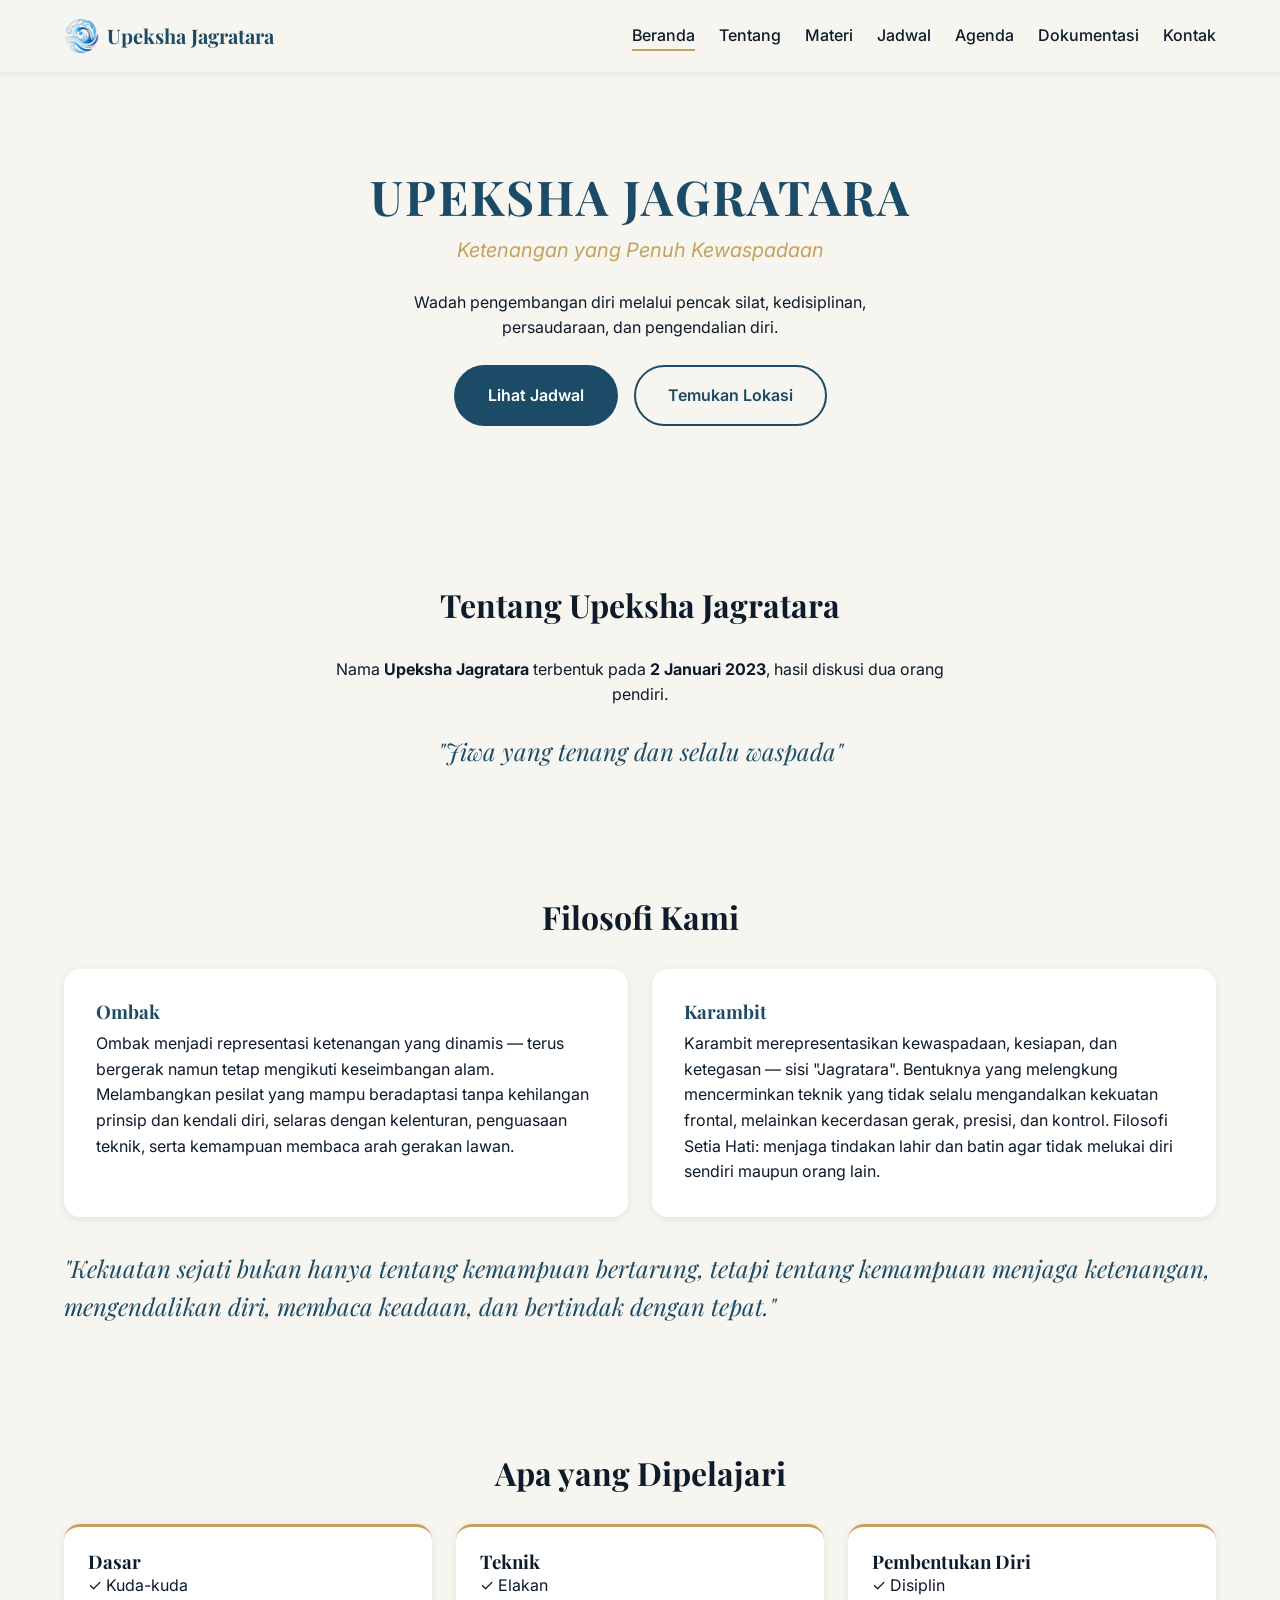
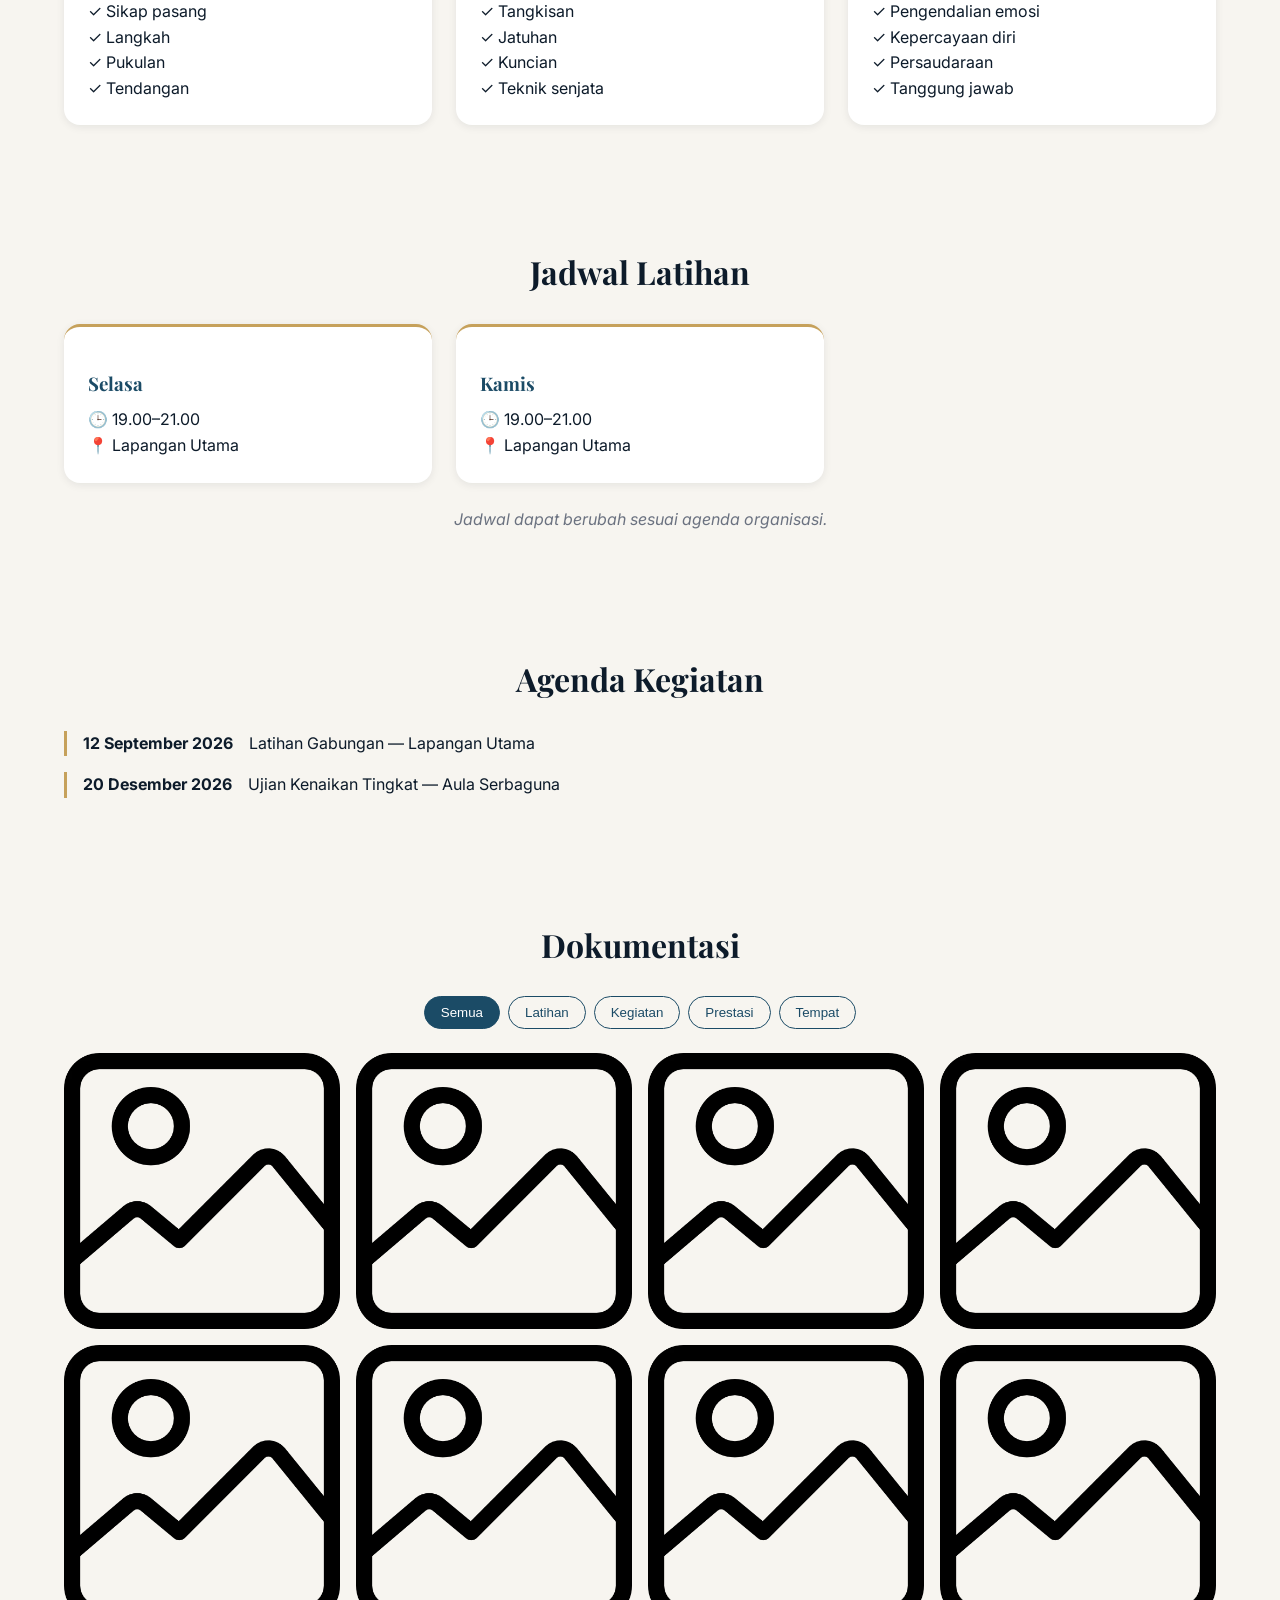
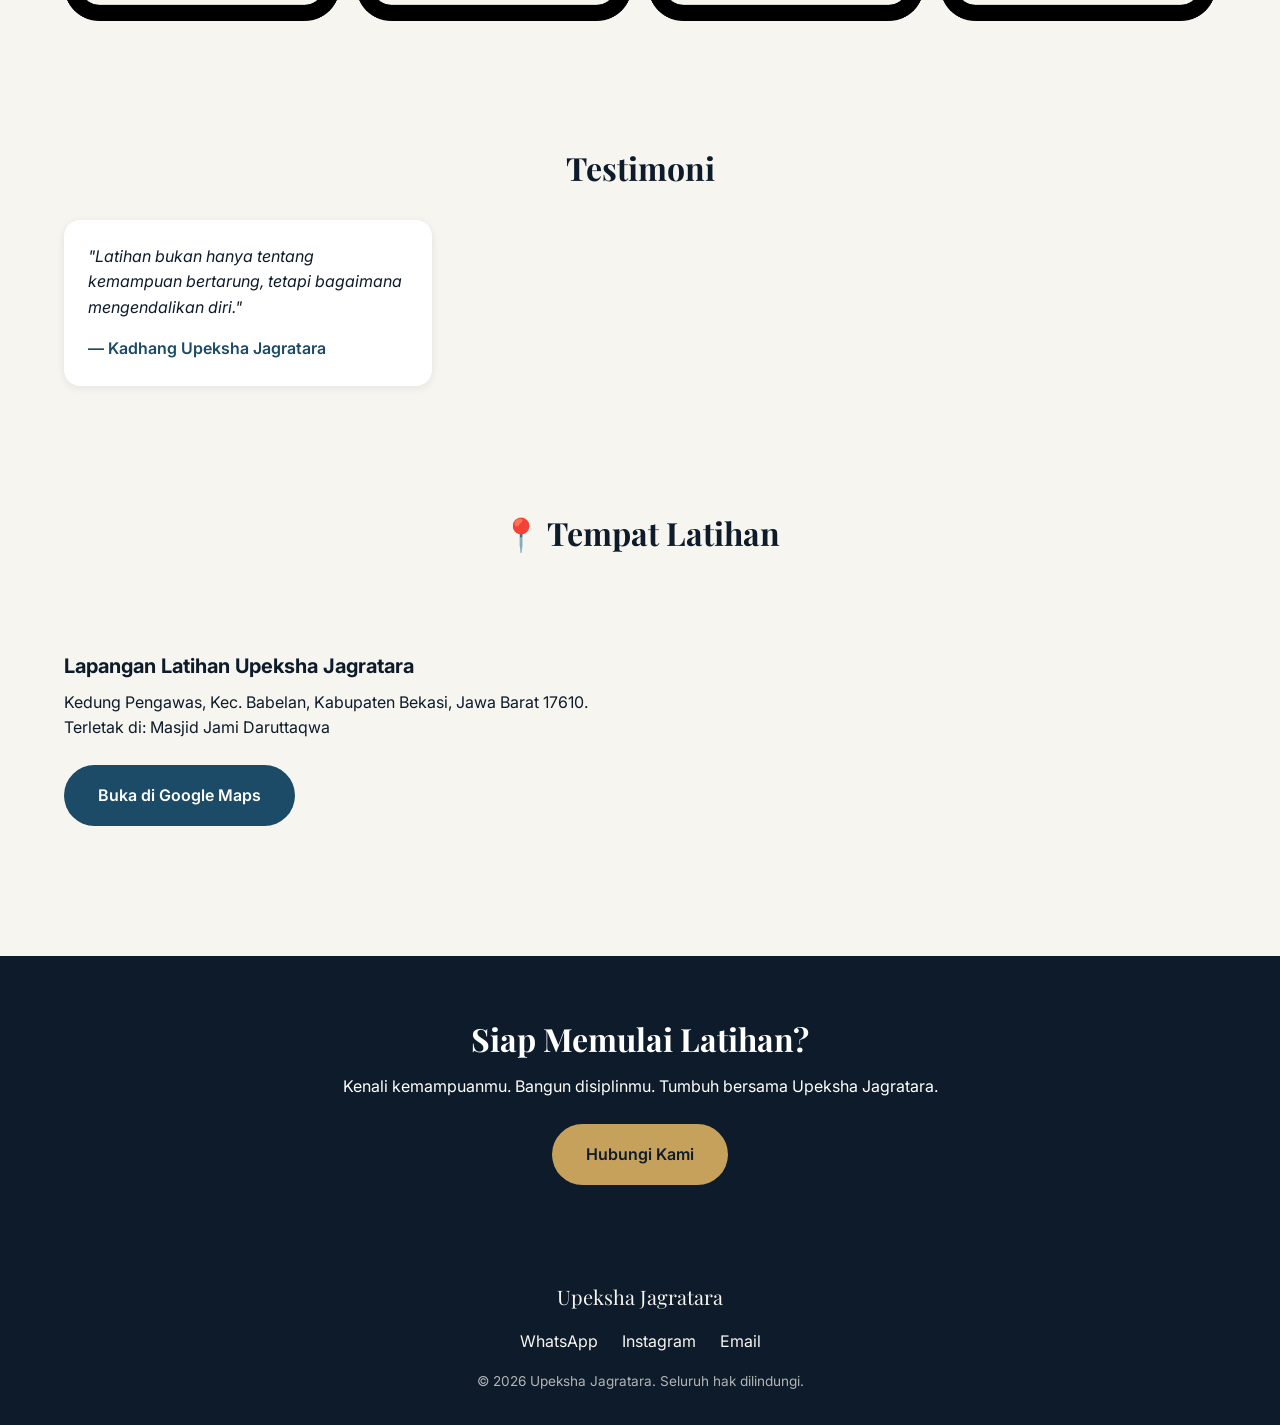
==== public/index.html @ 4094b106 "V1 ready to deploy" ====
<!DOCTYPE html>
<html lang="id">

<head>
  <meta charset="UTF-8">
  <meta name="viewport" content="width=device-width, initial-scale=1.0">
  <title>Upeksha Jagratara — Akademi Pencak Silat</title>
  <meta name="description"
    content="Ketenangan yang Penuh Kewaspadaan. Website resmi Akademi Pencak Silat Upeksha Jagratara.">

  <!-- Favicon — logo asli dari brand kit (icon karambit + ombak) -->
  <link rel="icon" type="image/png" href="assets/logo/favicon.png">
  <link rel="apple-touch-icon" href="assets/logo/favicon.png">

  <!-- Open Graph (preview saat di-share ke WA/Instagram/dll) -->
  <meta property="og:title" content="Upeksha Jagratara — Akademi Pencak Silat">
  <meta property="og:description"
    content="Ketenangan yang Penuh Kewaspadaan. Wadah pengembangan diri melalui pencak silat, kedisiplinan, persaudaraan, dan pengendalian diri.">
  <meta property="og:type" content="website">
  <meta property="og:image" content="assets/logo/og-image.png">

  <!-- Google Fonts — Playfair Display (heading) + Inter (body) -->
  <link rel="preconnect" href="https://fonts.googleapis.com">
  <link rel="preconnect" href="https://fonts.gstatic.com" crossorigin>
  <link
    href="https://fonts.googleapis.com/css2?family=Inter:wght@400;500;600;700&family=Playfair+Display:wght@600;700&display=swap"
    rel="stylesheet">

  <link rel="stylesheet" href="css/style.css">
</head>

<body>

  <!-- ===== NAVBAR ===== -->
  <header class="navbar" id="navbar">
    <nav class="navbar__inner">
      <a href="#hero" class="navbar__logo">
        <img src="assets/logo/logo-navbar.png" alt="Logo Upeksha Jagratara">
        Upeksha Jagratara
      </a>
      <button class="navbar__toggle" id="navToggle" aria-label="Buka menu" aria-expanded="false">
        <span></span><span></span><span></span>
      </button>
      <ul class="navbar__menu" id="navMenu">
        <li><a href="#hero" class="navbar__link">Beranda</a></li>
        <li><a href="#tentang" class="navbar__link">Tentang</a></li>
        <li><a href="#materi" class="navbar__link">Materi</a></li>
        <li><a href="#jadwal" class="navbar__link">Jadwal</a></li>
        <li><a href="#agenda" class="navbar__link">Agenda</a></li>
        <li><a href="#dokumentasi" class="navbar__link">Dokumentasi</a></li>
        <li><a href="#kontak" class="navbar__link">Kontak</a></li>
      </ul>
    </nav>
  </header>

  <main>

    <!-- ===== F-01 HERO ===== -->
    <section id="hero" class="hero">
      <h1 class="hero__title">UPEKSHA JAGRATARA</h1>
      <p class="hero__subtitle">Ketenangan yang Penuh Kewaspadaan</p>
      <p class="hero__desc">Wadah pengembangan diri melalui pencak silat, kedisiplinan, persaudaraan, dan pengendalian
        diri.</p>
      <div class="hero__cta">
        <a href="#jadwal" class="btn btn--primary">Lihat Jadwal</a>
        <a href="#lokasi" class="btn btn--outline">Temukan Lokasi</a>
      </div>
    </section>

    <!-- ===== F-02 TENTANG ===== -->
    <section id="tentang" class="tentang">
      <h2 class="section-title">Tentang Upeksha Jagratara</h2>
      <p class="tentang__text">
        Nama <strong>Upeksha Jagratara</strong> terbentuk pada <strong>2 Januari 2023</strong>,
        hasil diskusi dua orang pendiri.
      </p>
      <blockquote class="tentang__quote">"Jiwa yang tenang dan selalu waspada"</blockquote>
    </section>

    <!-- ===== F-03 FILOSOFI ===== -->
    <!-- ⚠️ Teks direvisi mengikuti naskah resmi brand kit logo (bukan lagi ringkasan 1 kalimat) -->
    <section id="filosofi" class="filosofi">
      <h2 class="section-title">Filosofi Kami</h2>
      <div class="filosofi__grid">
        <div class="filosofi__card">
          <h3>Ombak</h3>
          <p>
            Ombak menjadi representasi ketenangan yang dinamis — terus bergerak namun tetap
            mengikuti keseimbangan alam. Melambangkan pesilat yang mampu beradaptasi tanpa
            kehilangan prinsip dan kendali diri, selaras dengan kelenturan, penguasaan teknik,
            serta kemampuan membaca arah gerakan lawan.
          </p>
        </div>
        <div class="filosofi__card">
          <h3>Karambit</h3>
          <p>
            Karambit merepresentasikan kewaspadaan, kesiapan, dan ketegasan — sisi "Jagratara".
            Bentuknya yang melengkung mencerminkan teknik yang tidak selalu mengandalkan kekuatan
            frontal, melainkan kecerdasan gerak, presisi, dan kontrol. Filosofi Setia Hati:
            menjaga tindakan lahir dan batin agar tidak melukai diri sendiri maupun orang lain.
          </p>
        </div>
      </div>
      <blockquote class="tentang__quote" style="margin-top: var(--space-4);">
        "Kekuatan sejati bukan hanya tentang kemampuan bertarung, tetapi tentang kemampuan
        menjaga ketenangan, mengendalikan diri, membaca keadaan, dan bertindak dengan tepat."
      </blockquote>
    </section>

    <!-- ===== F-04 APA YANG DIPELAJARI (data: materi.json) ===== -->
    <section id="materi" class="materi">
      <h2 class="section-title">Apa yang Dipelajari</h2>
      <div class="materi__grid" id="materiContainer">
        <!-- JS: render 3 kartu (dasar / teknik / pembentukan_diri) dari materi.json -->
      </div>
    </section>

    <!-- ===== F-05 JADWAL LATIHAN (data: jadwal.json) ===== -->
    <section id="jadwal" class="jadwal">
      <h2 class="section-title">Jadwal Latihan</h2>
      <div class="jadwal__grid" id="jadwalContainer">
        <!-- JS: render card per hari dari jadwal.json -->
      </div>
      <p class="jadwal__note">Jadwal dapat berubah sesuai agenda organisasi.</p>
    </section>

    <!-- ===== F-06 AGENDA KEGIATAN (data: agenda.json) ===== -->
    <section id="agenda" class="agenda">
      <h2 class="section-title">Agenda Kegiatan</h2>
      <ul class="agenda__list" id="agendaContainer">
        <!-- JS: render list agenda dari agenda.json, sort by tanggal -->
      </ul>
    </section>

    <!-- ===== F-07 DOKUMENTASI (data: galeri.json) ===== -->
    <section id="dokumentasi" class="dokumentasi">
      <h2 class="section-title">Dokumentasi</h2>
      <div class="dokumentasi__filter" id="galeriFilter">
        <button class="filter-btn is-active" data-filter="semua">Semua</button>
        <button class="filter-btn" data-filter="latihan">Latihan</button>
        <button class="filter-btn" data-filter="kegiatan">Kegiatan</button>
        <button class="filter-btn" data-filter="prestasi">Prestasi</button>
        <button class="filter-btn" data-filter="tempat">Tempat</button>
      </div>
      <div class="dokumentasi__grid" id="galeriContainer">
        <!-- JS: render grid foto dari galeri.json -->
      </div>
    </section>

    <!-- Modal galeri (dipanggil JS saat foto diklik) -->
    <div class="modal" id="galeriModal" hidden>
      <button class="modal__close" id="modalClose" aria-label="Tutup">&times;</button>
      <img class="modal__image" id="modalImage" src="" alt="">
      <p class="modal__caption" id="modalCaption"></p>
    </div>

    <!-- ===== F-08 TESTIMONI (data: testimoni.json) ===== -->
    <section id="testimoni" class="testimoni">
      <h2 class="section-title">Testimoni</h2>
      <div class="testimoni__grid" id="testimoniContainer">
        <!-- JS: render 3-5 kutipan dari testimoni.json -->
      </div>
    </section>

    <!-- ===== F-09 LOKASI ===== -->
    <section id="lokasi" class="lokasi">
      <h2 class="section-title">📍 Tempat Latihan</h2>
      <div class="lokasi__content">
        <div class="lokasi__info">
          <p class="lokasi__nama">Lapangan Latihan Upeksha Jagratara</p>
          <p class="lokasi__alamat">
            Kedung Pengawas, Kec. Babelan, Kabupaten Bekasi, Jawa Barat 17610.
            <br>Terletak di: Masjid Jami Daruttaqwa
          </p>
          <a href="https://maps.app.goo.gl/x1nrUTGaGJGAN8Wh6?g_st=aw" target="_blank" rel="noopener"
            class="btn btn--primary">
            Buka di Google Maps
          </a>
        </div>
        <div class="lokasi__map">
          <iframe
            src="https://www.google.com/maps/embed?pb=!1m18!1m12!1m3!1d3966.8809786794886!2d107.0445113!3d-6.146684100000001!2m3!1f0!2f0!3f0!3m2!1i1024!2i768!4f13.1!3m3!1m2!1s0x2e6989001abd4237%3A0x80d0726bbdfa8f3a!2sPSHT%20RAYON%20PONDOK%20AFI!5e0!3m2!1sid!2sid!4v1788501541272!5m2!1sid!2sid"
            width="100%" height="300" style="border:0;" loading="lazy" referrerpolicy="strict-origin-when-cross-origin">
          </iframe>
        </div>
      </div>
    </section>

    <!-- ===== F-10 CTA BERGABUNG ===== -->
    <section id="cta" class="cta">
      <h2 class="cta__title">Siap Memulai Latihan?</h2>
      <p class="cta__desc">Kenali kemampuanmu. Bangun disiplinmu. Tumbuh bersama Upeksha Jagratara.</p>
      <a href="https://wa.me/6285959903910" target="_blank" rel="noopener" class="btn btn--cta">
        Hubungi Kami
      </a>
    </section>

  </main>

  <!-- ===== F-11 FOOTER & KONTAK ===== -->
  <footer id="kontak" class="footer">
    <p class="footer__brand">Upeksha Jagratara</p>
    <div class="footer__contact">
      <a href="https://wa.me/6285959903910" target="_blank" rel="noopener">WhatsApp</a>
      <a href="https://www.instagram.com/upekshajagratara/" target="_blank" rel="noopener">Instagram</a>
      <a href="mailto:upekshajagratara@gmail.com" target="_blank" rel="noopener">Email</a>
    </div>
    <p class="footer__copyright">© <span id="currentYear"></span> Upeksha Jagratara. Seluruh hak dilindungi.</p>
  </footer>

  <!-- ===== TEMPLATE untuk <jadwal-card> Web Component ===== -->
  <!-- ⚠️ Fallback warna diupdate: --color-gold sudah tidak ada, diganti --color-accent -->
  <template id="jadwal-card-template">
    <style>
      .card {
        background: var(--color-white, #fff);
        border-radius: var(--radius-md, 16px);
        box-shadow: var(--shadow-sm, 0 2px 8px rgba(13, 27, 42, .08));
        border-top: 3px solid var(--color-accent, #C6A15B);
        padding: var(--space-3, 1.5rem);
        font-family: var(--font-body, sans-serif);
      }

      h3 {
        font-family: var(--font-heading, serif);
        margin-bottom: .5rem;
        color: var(--color-primary, #1B4B66);
      }

      p {
        margin: 0;
      }
    </style>
    <div class="card">
      <h3></h3>
      <p class="waktu"></p>
      <p class="lokasi"></p>
    </div>
  </template>

  <script type="module" src="js/components/jadwal-card.js"></script>
  <script type="module" src="js/main.js"></script>
  <script type="module" src="js/agenda.js"></script>
  <script type="module" src="js/gallery.js"></script>
</body>

</html>
---- public/css/style.css ----
/* =========================================================
   UPEKSHA JAGRATARA — style.css
   Struktur file: 1) Design tokens  2) Reset/base  3) Layout util
   4) Komponen (navbar, btn, card)  5) Per-section  6) Responsive

   Palet warna: dikembalikan ke pilihan user (Deep Ocean Blue /
   Dark Navy / Off-White / Muted Gold). Struktur & komponen tetap
   pakai arsitektur terbaru (navbar logo img, tombol Selengkapnya,
   dll) — cuma value warna yang diganti, gak ada rule yang dicabut.
   ========================================================= */

/* ---------- 1. DESIGN TOKENS ---------- */
:root {
  /* Warna — palet pilihan user */
  --color-primary: #1B4B66;   /* Deep Ocean Blue */
  --color-navy: #0D1B2A;      /* Dark Navy (teks/header, background gelap) */
  --color-bg: #F7F5F0;        /* Off-White (background utama) */
  --color-accent: #C6A15B;    /* Muted Gold (aksen: border, badge, garis) */
  --color-white: #FFFFFF;     /* Putih murni — background card */

  /* Tipografi — DESIGN.md §2.2 */
  --font-heading: 'Playfair Display', Georgia, serif;
  --font-body: 'Inter', -apple-system, sans-serif;

  /* Spacing scale */
  --space-1: 0.5rem;
  --space-2: 1rem;
  --space-3: 1.5rem;
  --space-4: 2rem;
  --space-5: 3rem;
  --space-6: 4rem;
  --space-7: 6rem;

  /* Radius & shadow */
  --radius-sm: 8px;
  --radius-md: 16px;
  --radius-full: 999px;
  --shadow-sm: 0 2px 8px rgba(13, 27, 42, 0.08);
  --shadow-md: 0 8px 24px rgba(13, 27, 42, 0.12);

  /* Layout */
  --max-width: 1200px;
  --navbar-height: 72px;
}

/* ---------- 2. RESET / BASE ---------- */
*, *::before, *::after { box-sizing: border-box; margin: 0; padding: 0; }

html { scroll-behavior: smooth; scroll-padding-top: var(--navbar-height); }

body {
  font-family: var(--font-body);
  color: var(--color-navy);
  background: var(--color-bg);
  line-height: 1.6;
}

img { max-width: 100%; display: block; }

a { color: inherit; text-decoration: none; }

ul { list-style: none; }

h1, h2, h3 { font-family: var(--font-heading); line-height: 1.2; }

/* ---------- 3. LAYOUT UTIL ---------- */
section {
  max-width: var(--max-width);
  margin-inline: auto;
  padding: var(--space-6) var(--space-3);
}

.section-title {
  font-size: 2rem;
  text-align: center;
  margin-bottom: var(--space-4);
  color: var(--color-navy);
}

/* ---------- 4. KOMPONEN ---------- */

/* Tombol */
.btn {
  display: inline-block;
  padding: var(--space-2) var(--space-4);
  border-radius: var(--radius-full);
  font-weight: 600;
  border: 2px solid transparent;
  transition: transform 0.15s ease, box-shadow 0.15s ease;
}
.btn:hover { transform: translateY(-2px); box-shadow: var(--shadow-sm); }

.btn--primary { background: var(--color-primary); color: var(--color-white); }
.btn--outline { background: transparent; border-color: var(--color-white); color: var(--color-white); }
.btn--cta { background: var(--color-accent); color: var(--color-navy); }

/* Navbar */
.navbar {
  position: sticky;
  top: 0;
  z-index: 100;
  background: var(--color-bg);
  box-shadow: var(--shadow-sm);
  height: var(--navbar-height);
}
.navbar__inner {
  max-width: var(--max-width);
  height: 100%;
  margin-inline: auto;
  padding-inline: var(--space-3);
  display: flex;
  align-items: center;
  justify-content: space-between;
}
.navbar__logo {
  display: flex;
  align-items: center;
  gap: var(--space-1);
  font-family: var(--font-heading);
  font-size: 1.25rem;
  font-weight: 700;
  color: var(--color-primary);
}
.navbar__logo img {
  height: 36px;
  width: auto;
}
.navbar__menu {
  display: flex;
  gap: var(--space-3);
}
.navbar__link {
  font-weight: 500;
  padding-bottom: 4px;
  border-bottom: 2px solid transparent;
  transition: border-color 0.15s ease;
}
.navbar__link.is-active,
.navbar__link:hover { border-bottom-color: var(--color-accent); }

.navbar__toggle {
  display: none;
  flex-direction: column;
  gap: 5px;
  background: none;
  border: none;
  cursor: pointer;
  padding: var(--space-1);
}
.navbar__toggle span {
  width: 24px;
  height: 2px;
  background: var(--color-navy);
}

/* Card generik dipakai materi/jadwal/testimoni */
.card {
  background: var(--color-white);
  border-radius: var(--radius-md);
  box-shadow: var(--shadow-sm);
  border-top: 3px solid var(--color-accent);
  padding: var(--space-3);
}

/* ---------- 5. PER-SECTION ---------- */

/* Hero */
.hero {
  text-align: center;
  padding-block: var(--space-7);
}
.hero__title {
  font-size: 3rem;
  letter-spacing: 2px;
  color: var(--color-primary);
}
.hero__subtitle {
  font-style: italic;
  font-size: 1.25rem;
  color: var(--color-accent);
  margin-top: var(--space-1);
}
.hero__desc {
  max-width: 560px;
  margin: var(--space-3) auto;
}
.hero__cta {
  display: flex;
  gap: var(--space-2);
  justify-content: center;
  margin-top: var(--space-3);
}
.hero .btn--outline { border-color: var(--color-primary); color: var(--color-primary); }

/* Tentang */
.tentang { text-align: center; max-width: 700px; }
.tentang__quote {
  font-family: var(--font-heading);
  font-size: 1.5rem;
  font-style: italic;
  color: var(--color-primary);
  margin-top: var(--space-3);
}

/* Filosofi */
.filosofi__grid {
  display: grid;
  grid-template-columns: 1fr;
  gap: var(--space-3);
}
.filosofi__card {
  background: var(--color-white);
  border-radius: var(--radius-md);
  padding: var(--space-4);
  box-shadow: var(--shadow-sm);
}
.filosofi__card h3 { color: var(--color-primary); margin-bottom: var(--space-1); }

/* Materi */
.materi__grid {
  display: grid;
  grid-template-columns: 1fr;
  gap: var(--space-3);
}

/* Jadwal */
.jadwal__grid {
  display: grid;
  grid-template-columns: 1fr;
  gap: var(--space-3);
}
.jadwal__note {
  text-align: center;
  font-style: italic;
  color: #6b7280;
  margin-top: var(--space-3);
}

/* Agenda */
.agenda__list { display: flex; flex-direction: column; gap: var(--space-2); }
.agenda__item {
  display: flex;
  gap: var(--space-2);
  align-items: baseline;
  border-left: 3px solid var(--color-accent);
  padding-left: var(--space-2);
}

/* Dokumentasi */
.dokumentasi__filter {
  display: flex;
  gap: var(--space-1);
  justify-content: center;
  flex-wrap: wrap;
  margin-bottom: var(--space-3);
}
.filter-btn {
  padding: var(--space-1) var(--space-2);
  border-radius: var(--radius-full);
  border: 1px solid var(--color-primary);
  background: transparent;
  color: var(--color-primary);
  cursor: pointer;
}
.filter-btn.is-active { background: var(--color-primary); color: var(--color-white); }
.dokumentasi__grid {
  display: grid;
  grid-template-columns: 1fr 1fr;
  gap: var(--space-2);
}
.dokumentasi__grid img { border-radius: var(--radius-sm); cursor: pointer; }

/* Tombol "Selengkapnya" — muncul di bawah grid saat foto dibatasi 4 (mobile) */
.btn-selengkapnya {
  display: block;
  margin: var(--space-3) auto 0;
  padding: var(--space-1) var(--space-3);
  border-radius: var(--radius-full);
  border: 1px solid var(--color-accent);
  background: transparent;
  color: var(--color-primary);
  font-size: 0.875rem;
  font-weight: 600;
  cursor: pointer;
  transition: background 0.15s ease, color 0.15s ease;
}
.btn-selengkapnya:hover {
  background: var(--color-accent);
  color: var(--color-navy);
}

.modal {
  position: fixed; inset: 0;
  background: rgba(13, 27, 42, 0.9);
  display: flex; flex-direction: column;
  align-items: center; justify-content: center;
  z-index: 200;
}
.modal[hidden] { display: none; }
.modal__image { max-width: 90vw; max-height: 80vh; border-radius: var(--radius-sm); }
.modal__caption { color: var(--color-white); margin-top: var(--space-2); }
.modal__close {
  position: absolute; top: var(--space-3); right: var(--space-3);
  background: none; border: none; color: var(--color-white);
  font-size: 2rem; cursor: pointer;
}

/* Testimoni */
.testimoni__grid {
  display: grid;
  grid-template-columns: 1fr;
  gap: var(--space-3);
}
.testimoni__card {
  background: var(--color-white);
  border-radius: var(--radius-md);
  padding: var(--space-3);
  box-shadow: var(--shadow-sm);
}
.testimoni__quote { font-style: italic; }
.testimoni__nama { margin-top: var(--space-2); font-weight: 600; color: var(--color-primary); }

/* Lokasi */
.lokasi__content {
  display: grid;
  grid-template-columns: 1fr;
  gap: var(--space-3);
}
.lokasi__nama { font-weight: 700; font-size: 1.25rem; }
.lokasi__alamat { margin-block: var(--space-1) var(--space-3); }
.lokasi__map iframe { border-radius: var(--radius-md); }

/* CTA */
.cta {
  max-width: 100%;
  background: var(--color-navy);
  color: var(--color-white);
  text-align: center;
  padding-block: var(--space-6);
}
.cta__title { font-size: 2rem; }
.cta__desc { margin-block: var(--space-2) var(--space-3); }

/* Footer */
.footer {
  background: var(--color-navy);
  color: var(--color-bg);
  text-align: center;
  padding: var(--space-4) var(--space-3);
}
.footer__brand { font-family: var(--font-heading); font-size: 1.25rem; margin-bottom: var(--space-2); }
.footer__contact { display: flex; gap: var(--space-3); justify-content: center; margin-bottom: var(--space-2); }
.footer__contact a:hover { color: var(--color-accent); }
.footer__copyright { font-size: 0.85rem; opacity: 0.7; }

/* ---------- 6. RESPONSIVE (mobile-first: base = mobile) ---------- */

/* Tablet ke atas — DESIGN.md §4 */
@media (min-width: 768px) {
  .filosofi__grid,
  .dokumentasi__grid { grid-template-columns: repeat(2, 1fr); }
  .jadwal__grid,
  .materi__grid,
  .testimoni__grid { grid-template-columns: repeat(2, 1fr); }
}

/* Desktop — DESIGN.md §4 */
@media (min-width: 1024px) {
  .navbar__toggle { display: none; }

  .filosofi__grid { grid-template-columns: repeat(2, 1fr); }
  .materi__grid,
  .jadwal__grid,
  .testimoni__grid { grid-template-columns: repeat(3, 1fr); }
  .dokumentasi__grid { grid-template-columns: repeat(4, 1fr); }

  .lokasi__content { grid-template-columns: 1fr 1fr; align-items: center; }
}

/* Mobile — navbar hamburger (di bawah 1024px) */
@media (max-width: 1023px) {
  .navbar__toggle { display: flex; }
  .navbar__menu {
    position: fixed;
    top: var(--navbar-height);
    right: 0;
    height: calc(100vh - var(--navbar-height));
    width: 70%;
    max-width: 300px;
    background: var(--color-bg);
    flex-direction: column;
    padding: var(--space-3);
    box-shadow: var(--shadow-md);
    transform: translateX(100%);
    transition: transform 0.25s ease;
  }
  .navbar__menu.is-open { transform: translateX(0); }
  .hero__cta { flex-direction: column; }
  .btn { text-align: center; }
}
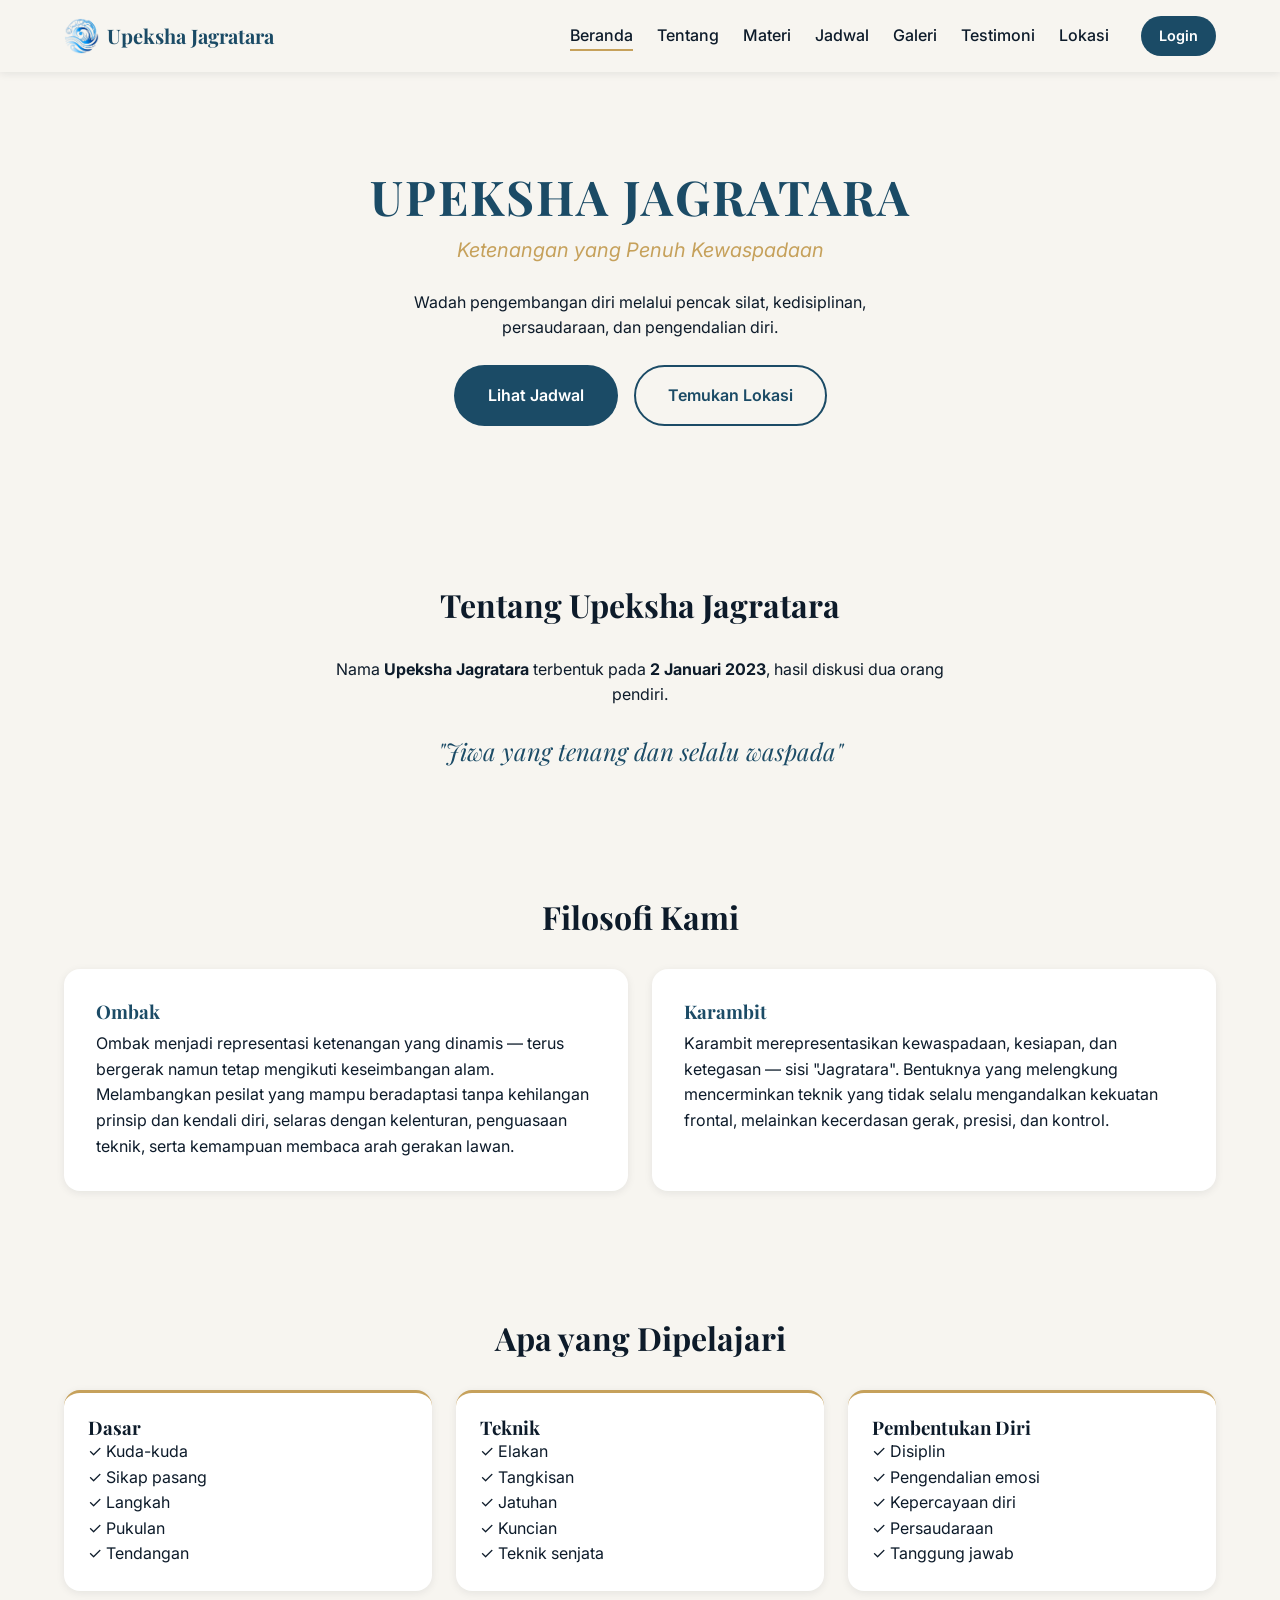
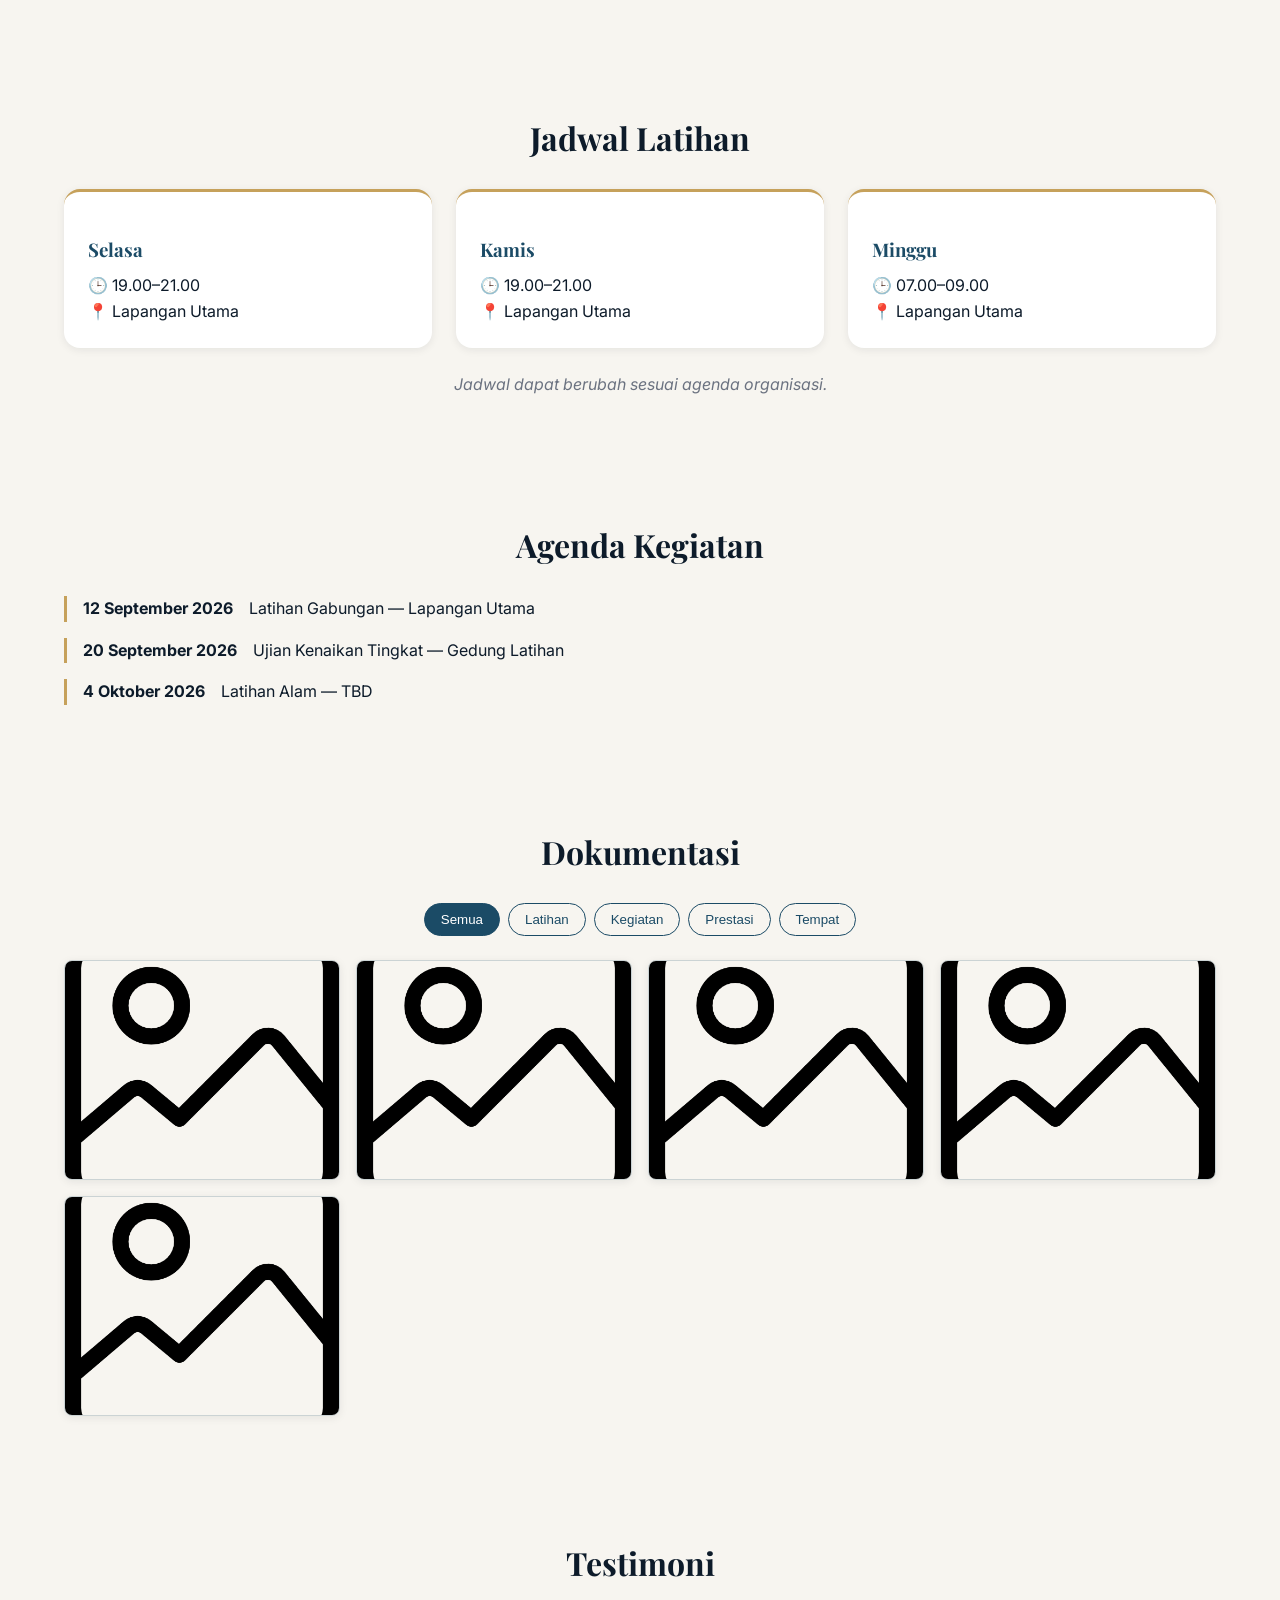
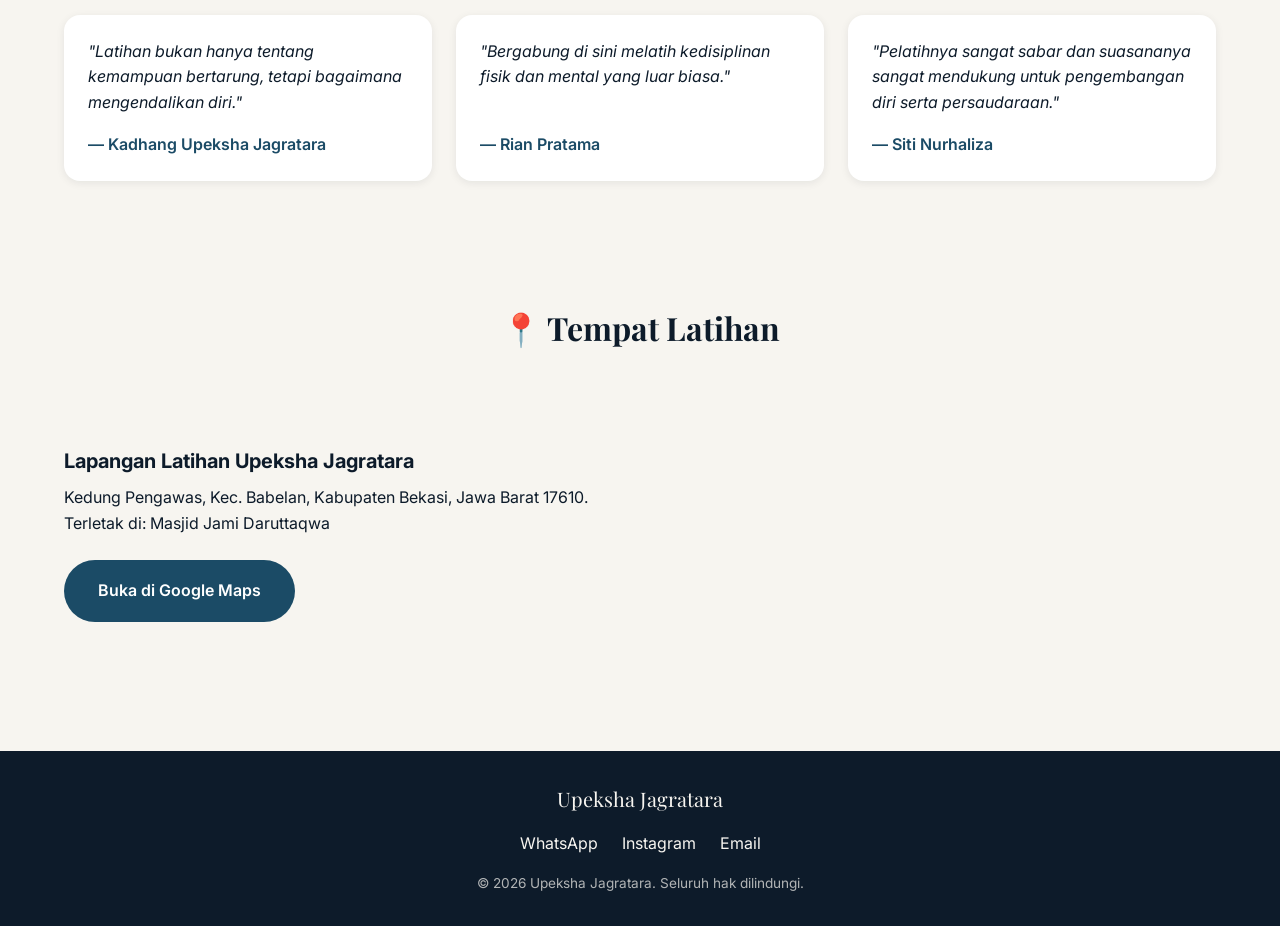
==== commit cad74ab5: "Add files via upload" ====
--- a/public/index.html
+++ b/public/index.html
@@ -8,24 +8,46 @@
   <meta name="description"
     content="Ketenangan yang Penuh Kewaspadaan. Website resmi Akademi Pencak Silat Upeksha Jagratara.">
 
-  <!-- Favicon — logo asli dari brand kit (icon karambit + ombak) -->
+  <!-- Favicon -->
   <link rel="icon" type="image/png" href="assets/logo/favicon.png">
   <link rel="apple-touch-icon" href="assets/logo/favicon.png">
 
-  <!-- Open Graph (preview saat di-share ke WA/Instagram/dll) -->
+  <!-- Open Graph -->
   <meta property="og:title" content="Upeksha Jagratara — Akademi Pencak Silat">
   <meta property="og:description"
     content="Ketenangan yang Penuh Kewaspadaan. Wadah pengembangan diri melalui pencak silat, kedisiplinan, persaudaraan, dan pengendalian diri.">
   <meta property="og:type" content="website">
   <meta property="og:image" content="assets/logo/og-image.png">
 
-  <!-- Google Fonts — Playfair Display (heading) + Inter (body) -->
+  <!-- SEO Schema Markup -->
+  <script type="application/ld+json">
+  {
+    "@context": "https://schema.org",
+    "@type": "SportsActivityLocation",
+    "name": "Upeksha Jagratara",
+    "description": "Akademi Pencak Silat — Ketenangan yang Penuh Kewaspadaan",
+    "url": "https://upeksha-jagratara.netlify.app/",
+    "image": "https://upeksha-jagratara.netlify.app/assets/logo/og-image.png",
+    "address": {
+      "@type": "PostalAddress",
+      "addressLocality": "Babelan, Bekasi",
+      "addressRegion": "Jawa Barat",
+      "postalCode": "17610",
+      "addressCountry": "ID"
+    },
+    "sameAs": [
+      "https://www.instagram.com/upekshajagratara/"
+    ]
+  }
+  </script>
+
+  <!-- Google Site Verification (Untuk SEO) -->
+  <meta name="google-site-verification" content="wC6CYACT9mEhL2fhMmDRcVyspNL2Lp4GGkTlaOTVwy4" />
+
+  <!-- Google Fonts -->
   <link rel="preconnect" href="https://fonts.googleapis.com">
   <link rel="preconnect" href="https://fonts.gstatic.com" crossorigin>
-  <link
-    href="https://fonts.googleapis.com/css2?family=Inter:wght@400;500;600;700&family=Playfair+Display:wght@600;700&display=swap"
-    rel="stylesheet">
-
+  <link href="https://fonts.googleapis.com/css2?family=Inter:wght@400;500;600;700&family=Playfair+Display:wght@600;700&display=swap" rel="stylesheet">
   <link rel="stylesheet" href="css/style.css">
 </head>
 
@@ -46,21 +68,21 @@
         <li><a href="#tentang" class="navbar__link">Tentang</a></li>
         <li><a href="#materi" class="navbar__link">Materi</a></li>
         <li><a href="#jadwal" class="navbar__link">Jadwal</a></li>
-        <li><a href="#agenda" class="navbar__link">Agenda</a></li>
-        <li><a href="#dokumentasi" class="navbar__link">Dokumentasi</a></li>
-        <li><a href="#kontak" class="navbar__link">Kontak</a></li>
+        <li><a href="#dokumentasi" class="navbar__link">Galeri</a></li>
+        <li><a href="#testimoni" class="navbar__link">Testimoni</a></li>
+        <li><a href="#lokasi" class="navbar__link">Lokasi</a></li>
+        <!-- Tombol Login Admin Ditambahkan di Sini -->
+        <li><a href="/admin/" class="btn btn--login">Login</a></li>
       </ul>
     </nav>
   </header>
 
   <main>
-
     <!-- ===== F-01 HERO ===== -->
     <section id="hero" class="hero">
       <h1 class="hero__title">UPEKSHA JAGRATARA</h1>
       <p class="hero__subtitle">Ketenangan yang Penuh Kewaspadaan</p>
-      <p class="hero__desc">Wadah pengembangan diri melalui pencak silat, kedisiplinan, persaudaraan, dan pengendalian
-        diri.</p>
+      <p class="hero__desc">Wadah pengembangan diri melalui pencak silat, kedisiplinan, persaudaraan, dan pengendalian diri.</p>
       <div class="hero__cta">
         <a href="#jadwal" class="btn btn--primary">Lihat Jadwal</a>
         <a href="#lokasi" class="btn btn--outline">Temukan Lokasi</a>
@@ -71,68 +93,46 @@
     <section id="tentang" class="tentang">
       <h2 class="section-title">Tentang Upeksha Jagratara</h2>
       <p class="tentang__text">
-        Nama <strong>Upeksha Jagratara</strong> terbentuk pada <strong>2 Januari 2023</strong>,
-        hasil diskusi dua orang pendiri.
+        Nama <strong>Upeksha Jagratara</strong> terbentuk pada <strong>2 Januari 2023</strong>, hasil diskusi dua orang pendiri.
       </p>
       <blockquote class="tentang__quote">"Jiwa yang tenang dan selalu waspada"</blockquote>
     </section>
 
     <!-- ===== F-03 FILOSOFI ===== -->
-    <!-- ⚠️ Teks direvisi mengikuti naskah resmi brand kit logo (bukan lagi ringkasan 1 kalimat) -->
     <section id="filosofi" class="filosofi">
       <h2 class="section-title">Filosofi Kami</h2>
       <div class="filosofi__grid">
         <div class="filosofi__card">
           <h3>Ombak</h3>
-          <p>
-            Ombak menjadi representasi ketenangan yang dinamis — terus bergerak namun tetap
-            mengikuti keseimbangan alam. Melambangkan pesilat yang mampu beradaptasi tanpa
-            kehilangan prinsip dan kendali diri, selaras dengan kelenturan, penguasaan teknik,
-            serta kemampuan membaca arah gerakan lawan.
-          </p>
+          <p>Ombak menjadi representasi ketenangan yang dinamis — terus bergerak namun tetap mengikuti keseimbangan alam. Melambangkan pesilat yang mampu beradaptasi tanpa kehilangan prinsip dan kendali diri, selaras dengan kelenturan, penguasaan teknik, serta kemampuan membaca arah gerakan lawan.</p>
         </div>
         <div class="filosofi__card">
           <h3>Karambit</h3>
-          <p>
-            Karambit merepresentasikan kewaspadaan, kesiapan, dan ketegasan — sisi "Jagratara".
-            Bentuknya yang melengkung mencerminkan teknik yang tidak selalu mengandalkan kekuatan
-            frontal, melainkan kecerdasan gerak, presisi, dan kontrol. Filosofi Setia Hati:
-            menjaga tindakan lahir dan batin agar tidak melukai diri sendiri maupun orang lain.
-          </p>
-        </div>
-      </div>
-      <blockquote class="tentang__quote" style="margin-top: var(--space-4);">
-        "Kekuatan sejati bukan hanya tentang kemampuan bertarung, tetapi tentang kemampuan
-        menjaga ketenangan, mengendalikan diri, membaca keadaan, dan bertindak dengan tepat."
-      </blockquote>
-    </section>
-
-    <!-- ===== F-04 APA YANG DIPELAJARI (data: materi.json) ===== -->
+          <p>Karambit merepresentasikan kewaspadaan, kesiapan, dan ketegasan — sisi "Jagratara". Bentuknya yang melengkung mencerminkan teknik yang tidak selalu mengandalkan kekuatan frontal, melainkan kecerdasan gerak, presisi, dan kontrol.</p>
+        </div>
+      </div>
+    </section>
+
+    <!-- ===== F-04 APA YANG DIPELAJARI ===== -->
     <section id="materi" class="materi">
       <h2 class="section-title">Apa yang Dipelajari</h2>
-      <div class="materi__grid" id="materiContainer">
-        <!-- JS: render 3 kartu (dasar / teknik / pembentukan_diri) dari materi.json -->
-      </div>
-    </section>
-
-    <!-- ===== F-05 JADWAL LATIHAN (data: jadwal.json) ===== -->
+      <div class="materi__grid" id="materiContainer"></div>
+    </section>
+
+    <!-- ===== F-05 JADWAL LATIHAN ===== -->
     <section id="jadwal" class="jadwal">
       <h2 class="section-title">Jadwal Latihan</h2>
-      <div class="jadwal__grid" id="jadwalContainer">
-        <!-- JS: render card per hari dari jadwal.json -->
-      </div>
+      <div class="jadwal__grid" id="jadwalContainer"></div>
       <p class="jadwal__note">Jadwal dapat berubah sesuai agenda organisasi.</p>
     </section>
 
-    <!-- ===== F-06 AGENDA KEGIATAN (data: agenda.json) ===== -->
+    <!-- ===== F-06 AGENDA KEGIATAN ===== -->
     <section id="agenda" class="agenda">
       <h2 class="section-title">Agenda Kegiatan</h2>
-      <ul class="agenda__list" id="agendaContainer">
-        <!-- JS: render list agenda dari agenda.json, sort by tanggal -->
-      </ul>
-    </section>
-
-    <!-- ===== F-07 DOKUMENTASI (data: galeri.json) ===== -->
+      <ul class="agenda__list" id="agendaContainer"></ul>
+    </section>
+
+    <!-- ===== F-07 DOKUMENTASI ===== -->
     <section id="dokumentasi" class="dokumentasi">
       <h2 class="section-title">Dokumentasi</h2>
       <div class="dokumentasi__filter" id="galeriFilter">
@@ -142,24 +142,20 @@
         <button class="filter-btn" data-filter="prestasi">Prestasi</button>
         <button class="filter-btn" data-filter="tempat">Tempat</button>
       </div>
-      <div class="dokumentasi__grid" id="galeriContainer">
-        <!-- JS: render grid foto dari galeri.json -->
-      </div>
-    </section>
-
-    <!-- Modal galeri (dipanggil JS saat foto diklik) -->
+      <div class="dokumentasi__grid" id="galeriContainer"></div>
+    </section>
+
+    <!-- Modal galeri -->
     <div class="modal" id="galeriModal" hidden>
       <button class="modal__close" id="modalClose" aria-label="Tutup">&times;</button>
       <img class="modal__image" id="modalImage" src="" alt="">
       <p class="modal__caption" id="modalCaption"></p>
     </div>
 
-    <!-- ===== F-08 TESTIMONI (data: testimoni.json) ===== -->
+    <!-- ===== F-08 TESTIMONI ===== -->
     <section id="testimoni" class="testimoni">
       <h2 class="section-title">Testimoni</h2>
-      <div class="testimoni__grid" id="testimoniContainer">
-        <!-- JS: render 3-5 kutipan dari testimoni.json -->
-      </div>
+      <div class="testimoni__grid" id="testimoniContainer"></div>
     </section>
 
     <!-- ===== F-09 LOKASI ===== -->
@@ -169,35 +165,21 @@
         <div class="lokasi__info">
           <p class="lokasi__nama">Lapangan Latihan Upeksha Jagratara</p>
           <p class="lokasi__alamat">
-            Kedung Pengawas, Kec. Babelan, Kabupaten Bekasi, Jawa Barat 17610.
-            <br>Terletak di: Masjid Jami Daruttaqwa
+            Kedung Pengawas, Kec. Babelan, Kabupaten Bekasi, Jawa Barat 17610.<br>Terletak di: Masjid Jami Daruttaqwa
           </p>
-          <a href="https://maps.app.goo.gl/x1nrUTGaGJGAN8Wh6?g_st=aw" target="_blank" rel="noopener"
-            class="btn btn--primary">
+          <a href="https://maps.app.goo.gl/x1nrUTGaGJGAN8Wh6?g_st=aw" target="_blank" rel="noopener" class="btn btn--primary">
             Buka di Google Maps
           </a>
         </div>
         <div class="lokasi__map">
-          <iframe
-            src="https://www.google.com/maps/embed?pb=!1m18!1m12!1m3!1d3966.8809786794886!2d107.0445113!3d-6.146684100000001!2m3!1f0!2f0!3f0!3m2!1i1024!2i768!4f13.1!3m3!1m2!1s0x2e6989001abd4237%3A0x80d0726bbdfa8f3a!2sPSHT%20RAYON%20PONDOK%20AFI!5e0!3m2!1sid!2sid!4v1788501541272!5m2!1sid!2sid"
-            width="100%" height="300" style="border:0;" loading="lazy" referrerpolicy="strict-origin-when-cross-origin">
-          </iframe>
-        </div>
-      </div>
-    </section>
-
-    <!-- ===== F-10 CTA BERGABUNG ===== -->
-    <section id="cta" class="cta">
-      <h2 class="cta__title">Siap Memulai Latihan?</h2>
-      <p class="cta__desc">Kenali kemampuanmu. Bangun disiplinmu. Tumbuh bersama Upeksha Jagratara.</p>
-      <a href="https://wa.me/6285959903910" target="_blank" rel="noopener" class="btn btn--cta">
-        Hubungi Kami
-      </a>
+          <iframe src="https://www.google.com/maps/embed?pb=!1m18!1m12!1m3!1d3966.8809786794886!2d107.0445113!3d-6.146684100000001!2m3!1f0!2f0!3f0!3m2!1i1024!2i768!4f13.1!3m3!1m2!1s0x2e6989001abd4237%3A0x80d0726bbdfa8f3a!2sPSHT%20RAYON%20PONDOK%20AFI!5e0!3m2!1sid!2sid!4v1788501541272!5m2!1sid!2sid" width="100%" height="300" style="border:0;" loading="lazy" referrerpolicy="strict-origin-when-cross-origin"></iframe>
+        </div>
+      </div>
     </section>
 
   </main>
 
-  <!-- ===== F-11 FOOTER & KONTAK ===== -->
+  <!-- ===== F-11 FOOTER ===== -->
   <footer id="kontak" class="footer">
     <p class="footer__brand">Upeksha Jagratara</p>
     <div class="footer__contact">
@@ -208,8 +190,6 @@
     <p class="footer__copyright">© <span id="currentYear"></span> Upeksha Jagratara. Seluruh hak dilindungi.</p>
   </footer>
 
-  <!-- ===== TEMPLATE untuk <jadwal-card> Web Component ===== -->
-  <!-- ⚠️ Fallback warna diupdate: --color-gold sudah tidak ada, diganti --color-accent -->
   <template id="jadwal-card-template">
     <style>
       .card {
@@ -220,16 +200,8 @@
         padding: var(--space-3, 1.5rem);
         font-family: var(--font-body, sans-serif);
       }
-
-      h3 {
-        font-family: var(--font-heading, serif);
-        margin-bottom: .5rem;
-        color: var(--color-primary, #1B4B66);
-      }
-
-      p {
-        margin: 0;
-      }
+      h3 { font-family: var(--font-heading, serif); margin-bottom: .5rem; color: var(--color-primary, #1B4B66); }
+      p { margin: 0; }
     </style>
     <div class="card">
       <h3></h3>
@@ -243,5 +215,4 @@
   <script type="module" src="js/agenda.js"></script>
   <script type="module" src="js/gallery.js"></script>
 </body>
-
 </html>
--- a/public/css/style.css
+++ b/public/css/style.css
@@ -1,28 +1,17 @@
 /* =========================================================
    UPEKSHA JAGRATARA — style.css
-   Struktur file: 1) Design tokens  2) Reset/base  3) Layout util
-   4) Komponen (navbar, btn, card)  5) Per-section  6) Responsive
-
-   Palet warna: dikembalikan ke pilihan user (Deep Ocean Blue /
-   Dark Navy / Off-White / Muted Gold). Struktur & komponen tetap
-   pakai arsitektur terbaru (navbar logo img, tombol Selengkapnya,
-   dll) — cuma value warna yang diganti, gak ada rule yang dicabut.
    ========================================================= */
 
-/* ---------- 1. DESIGN TOKENS ---------- */
 :root {
-  /* Warna — palet pilihan user */
-  --color-primary: #1B4B66;   /* Deep Ocean Blue */
-  --color-navy: #0D1B2A;      /* Dark Navy (teks/header, background gelap) */
-  --color-bg: #F7F5F0;        /* Off-White (background utama) */
-  --color-accent: #C6A15B;    /* Muted Gold (aksen: border, badge, garis) */
-  --color-white: #FFFFFF;     /* Putih murni — background card */
+  --color-primary: #1B4B66;   
+  --color-navy: #0D1B2A;      
+  --color-bg: #F7F5F0;        
+  --color-accent: #C6A15B;    
+  --color-white: #FFFFFF;     
 
-  /* Tipografi — DESIGN.md §2.2 */
   --font-heading: 'Playfair Display', Georgia, serif;
   --font-body: 'Inter', -apple-system, sans-serif;
 
-  /* Spacing scale */
   --space-1: 0.5rem;
   --space-2: 1rem;
   --space-3: 1.5rem;
@@ -31,370 +20,160 @@
   --space-6: 4rem;
   --space-7: 6rem;
 
-  /* Radius & shadow */
   --radius-sm: 8px;
   --radius-md: 16px;
   --radius-full: 999px;
   --shadow-sm: 0 2px 8px rgba(13, 27, 42, 0.08);
   --shadow-md: 0 8px 24px rgba(13, 27, 42, 0.12);
 
-  /* Layout */
   --max-width: 1200px;
   --navbar-height: 72px;
 }
 
-/* ---------- 2. RESET / BASE ---------- */
 *, *::before, *::after { box-sizing: border-box; margin: 0; padding: 0; }
-
 html { scroll-behavior: smooth; scroll-padding-top: var(--navbar-height); }
-
-body {
-  font-family: var(--font-body);
-  color: var(--color-navy);
-  background: var(--color-bg);
-  line-height: 1.6;
-}
-
+body { font-family: var(--font-body); color: var(--color-navy); background: var(--color-bg); line-height: 1.6; }
 img { max-width: 100%; display: block; }
-
 a { color: inherit; text-decoration: none; }
-
 ul { list-style: none; }
-
 h1, h2, h3 { font-family: var(--font-heading); line-height: 1.2; }
 
-/* ---------- 3. LAYOUT UTIL ---------- */
-section {
-  max-width: var(--max-width);
-  margin-inline: auto;
-  padding: var(--space-6) var(--space-3);
-}
+section { max-width: var(--max-width); margin-inline: auto; padding: var(--space-6) var(--space-3); }
+.section-title { font-size: 2rem; text-align: center; margin-bottom: var(--space-4); color: var(--color-navy); }
 
-.section-title {
-  font-size: 2rem;
-  text-align: center;
-  margin-bottom: var(--space-4);
-  color: var(--color-navy);
-}
-
-/* ---------- 4. KOMPONEN ---------- */
-
-/* Tombol */
-.btn {
-  display: inline-block;
-  padding: var(--space-2) var(--space-4);
-  border-radius: var(--radius-full);
-  font-weight: 600;
-  border: 2px solid transparent;
-  transition: transform 0.15s ease, box-shadow 0.15s ease;
-}
+/* Tombol Global */
+.btn { display: inline-block; padding: var(--space-2) var(--space-4); border-radius: var(--radius-full); font-weight: 600; border: 2px solid transparent; transition: all 0.15s ease; }
 .btn:hover { transform: translateY(-2px); box-shadow: var(--shadow-sm); }
-
 .btn--primary { background: var(--color-primary); color: var(--color-white); }
 .btn--outline { background: transparent; border-color: var(--color-white); color: var(--color-white); }
 .btn--cta { background: var(--color-accent); color: var(--color-navy); }
 
-/* Navbar */
-.navbar {
-  position: sticky;
-  top: 0;
-  z-index: 100;
-  background: var(--color-bg);
-  box-shadow: var(--shadow-sm);
-  height: var(--navbar-height);
+/* Tombol Login Admin di Navbar */
+.btn--login {
+  background-color: var(--color-primary);
+  color: var(--color-white) !important;
+  padding: 0.4rem 1rem;
+  font-size: 0.9rem;
+  margin-left: 0.5rem;
 }
-.navbar__inner {
-  max-width: var(--max-width);
-  height: 100%;
-  margin-inline: auto;
-  padding-inline: var(--space-3);
-  display: flex;
-  align-items: center;
-  justify-content: space-between;
-}
-.navbar__logo {
-  display: flex;
-  align-items: center;
-  gap: var(--space-1);
-  font-family: var(--font-heading);
-  font-size: 1.25rem;
-  font-weight: 700;
-  color: var(--color-primary);
-}
-.navbar__logo img {
-  height: 36px;
-  width: auto;
-}
-.navbar__menu {
-  display: flex;
-  gap: var(--space-3);
-}
-.navbar__link {
-  font-weight: 500;
-  padding-bottom: 4px;
-  border-bottom: 2px solid transparent;
-  transition: border-color 0.15s ease;
-}
-.navbar__link.is-active,
-.navbar__link:hover { border-bottom-color: var(--color-accent); }
-
-.navbar__toggle {
-  display: none;
-  flex-direction: column;
-  gap: 5px;
-  background: none;
-  border: none;
-  cursor: pointer;
-  padding: var(--space-1);
-}
-.navbar__toggle span {
-  width: 24px;
-  height: 2px;
-  background: var(--color-navy);
+.btn--login:hover {
+  background-color: var(--color-navy);
 }
 
-/* Card generik dipakai materi/jadwal/testimoni */
-.card {
-  background: var(--color-white);
-  border-radius: var(--radius-md);
+/* Navbar */
+.navbar { position: sticky; top: 0; z-index: 100; background: var(--color-bg); box-shadow: var(--shadow-sm); height: var(--navbar-height); }
+.navbar__inner { max-width: var(--max-width); height: 100%; margin-inline: auto; padding-inline: var(--space-3); display: flex; align-items: center; justify-content: space-between; }
+.navbar__logo { display: flex; align-items: center; gap: var(--space-1); font-family: var(--font-heading); font-size: 1.25rem; font-weight: 700; color: var(--color-primary); }
+.navbar__logo img { height: 36px; width: auto; }
+.navbar__menu { display: flex; gap: var(--space-3); align-items: center; }
+.navbar__link { font-weight: 500; padding-bottom: 4px; border-bottom: 2px solid transparent; transition: border-color 0.15s ease; }
+.navbar__link.is-active, .navbar__link:hover { border-bottom-color: var(--color-accent); }
+.navbar__toggle { display: none; flex-direction: column; gap: 5px; background: none; border: none; cursor: pointer; padding: var(--space-1); }
+.navbar__toggle span { width: 24px; height: 2px; background: var(--color-navy); }
+
+.card { background: var(--color-white); border-radius: var(--radius-md); box-shadow: var(--shadow-sm); border-top: 3px solid var(--color-accent); padding: var(--space-3); }
+
+.hero { text-align: center; padding-block: var(--space-7); }
+.hero__title { font-size: 3rem; letter-spacing: 2px; color: var(--color-primary); }
+.hero__subtitle { font-style: italic; font-size: 1.25rem; color: var(--color-accent); margin-top: var(--space-1); }
+.hero__desc { max-width: 560px; margin: var(--space-3) auto; }
+.hero__cta { display: flex; gap: var(--space-2); justify-content: center; margin-top: var(--space-3); }
+.hero .btn--outline { border-color: var(--color-primary); color: var(--color-primary); }
+
+.tentang { text-align: center; max-width: 700px; }
+.tentang__quote { font-family: var(--font-heading); font-size: 1.5rem; font-style: italic; color: var(--color-primary); margin-top: var(--space-3); }
+
+.filosofi__grid { display: grid; grid-template-columns: 1fr; gap: var(--space-3); }
+.filosofi__card { background: var(--color-white); border-radius: var(--radius-md); padding: var(--space-4); box-shadow: var(--shadow-sm); }
+.filosofi__card h3 { color: var(--color-primary); margin-bottom: var(--space-1); }
+
+.materi__grid, .jadwal__grid { display: grid; grid-template-columns: 1fr; gap: var(--space-3); }
+.jadwal__note { text-align: center; font-style: italic; color: #6b7280; margin-top: var(--space-3); }
+
+.agenda__list { display: flex; flex-direction: column; gap: var(--space-2); }
+.agenda__item { display: flex; gap: var(--space-2); align-items: baseline; border-left: 3px solid var(--color-accent); padding-left: var(--space-2); }
+
+.dokumentasi__filter { display: flex; gap: var(--space-1); justify-content: center; flex-wrap: wrap; margin-bottom: var(--space-3); }
+.filter-btn { padding: var(--space-1) var(--space-2); border-radius: var(--radius-full); border: 1px solid var(--color-primary); background: transparent; color: var(--color-primary); cursor: pointer; }
+.filter-btn.is-active { background: var(--color-primary); color: var(--color-white); }
+
+.dokumentasi__grid { display: grid; grid-template-columns: 1fr 1fr; gap: var(--space-2); }
+
+/* Dikembalikan ke ukuran & desain bersih sebelumnya (Cover & Tinggi 220px) */
+.dokumentasi__grid img { 
+  border-radius: var(--radius-sm); 
+  cursor: pointer; 
+  width: 100%;
+  height: 220px;
+  object-fit: cover;
+  border: 1px solid rgba(27, 75, 102, 0.2);
   box-shadow: var(--shadow-sm);
-  border-top: 3px solid var(--color-accent);
-  padding: var(--space-3);
+  transition: transform 0.2s ease, box-shadow 0.2s ease;
+}
+.dokumentasi__grid img:hover {
+  transform: translateY(-2px);
+  box-shadow: var(--shadow-md);
+  border-color: var(--color-accent);
 }
 
-/* ---------- 5. PER-SECTION ---------- */
+.btn-selengkapnya { display: block; margin: var(--space-3) auto 0; padding: var(--space-1) var(--space-3); border-radius: var(--radius-full); border: 1px solid var(--color-accent); background: transparent; color: var(--color-primary); font-size: 0.875rem; font-weight: 600; cursor: pointer; transition: all 0.15s ease; }
+.btn-selengkapnya:hover { background: var(--color-accent); color: var(--color-navy); }
 
-/* Hero */
-.hero {
-  text-align: center;
-  padding-block: var(--space-7);
-}
-.hero__title {
-  font-size: 3rem;
-  letter-spacing: 2px;
-  color: var(--color-primary);
-}
-.hero__subtitle {
-  font-style: italic;
-  font-size: 1.25rem;
-  color: var(--color-accent);
-  margin-top: var(--space-1);
-}
-.hero__desc {
-  max-width: 560px;
-  margin: var(--space-3) auto;
-}
-.hero__cta {
+.modal { position: fixed; inset: 0; background: rgba(13, 27, 42, 0.9); display: flex; flex-direction: column; align-items: center; justify-content: center; z-index: 200; }
+.modal[hidden] { display: none; }
+.modal__image { max-width: 90vw; max-height: 80vh; border-radius: var(--radius-sm); object-fit: contain; }
+.modal__caption { color: var(--color-white); margin-top: var(--space-2); }
+.modal__close { position: absolute; top: var(--space-3); right: var(--space-3); background: none; border: none; color: var(--color-white); font-size: 2rem; cursor: pointer; }
+
+.testimoni__grid { display: grid; grid-template-columns: 1fr; gap: var(--space-3); }
+
+/* Testimoni card agar tetap rapi dan sejajar posisinya */
+.testimoni__card { 
+  background: var(--color-white); 
+  border-radius: var(--radius-md); 
+  padding: var(--space-3); 
+  box-shadow: var(--shadow-sm);
   display: flex;
-  gap: var(--space-2);
-  justify-content: center;
-  margin-top: var(--space-3);
-}
-.hero .btn--outline { border-color: var(--color-primary); color: var(--color-primary); }
-
-/* Tentang */
-.tentang { text-align: center; max-width: 700px; }
-.tentang__quote {
-  font-family: var(--font-heading);
-  font-size: 1.5rem;
-  font-style: italic;
-  color: var(--color-primary);
-  margin-top: var(--space-3);
-}
-
-/* Filosofi */
-.filosofi__grid {
-  display: grid;
-  grid-template-columns: 1fr;
-  gap: var(--space-3);
-}
-.filosofi__card {
-  background: var(--color-white);
-  border-radius: var(--radius-md);
-  padding: var(--space-4);
-  box-shadow: var(--shadow-sm);
-}
-.filosofi__card h3 { color: var(--color-primary); margin-bottom: var(--space-1); }
-
-/* Materi */
-.materi__grid {
-  display: grid;
-  grid-template-columns: 1fr;
-  gap: var(--space-3);
-}
-
-/* Jadwal */
-.jadwal__grid {
-  display: grid;
-  grid-template-columns: 1fr;
-  gap: var(--space-3);
-}
-.jadwal__note {
-  text-align: center;
-  font-style: italic;
-  color: #6b7280;
-  margin-top: var(--space-3);
-}
-
-/* Agenda */
-.agenda__list { display: flex; flex-direction: column; gap: var(--space-2); }
-.agenda__item {
-  display: flex;
-  gap: var(--space-2);
-  align-items: baseline;
-  border-left: 3px solid var(--color-accent);
-  padding-left: var(--space-2);
-}
-
-/* Dokumentasi */
-.dokumentasi__filter {
-  display: flex;
-  gap: var(--space-1);
-  justify-content: center;
-  flex-wrap: wrap;
-  margin-bottom: var(--space-3);
-}
-.filter-btn {
-  padding: var(--space-1) var(--space-2);
-  border-radius: var(--radius-full);
-  border: 1px solid var(--color-primary);
-  background: transparent;
-  color: var(--color-primary);
-  cursor: pointer;
-}
-.filter-btn.is-active { background: var(--color-primary); color: var(--color-white); }
-.dokumentasi__grid {
-  display: grid;
-  grid-template-columns: 1fr 1fr;
-  gap: var(--space-2);
-}
-.dokumentasi__grid img { border-radius: var(--radius-sm); cursor: pointer; }
-
-/* Tombol "Selengkapnya" — muncul di bawah grid saat foto dibatasi 4 (mobile) */
-.btn-selengkapnya {
-  display: block;
-  margin: var(--space-3) auto 0;
-  padding: var(--space-1) var(--space-3);
-  border-radius: var(--radius-full);
-  border: 1px solid var(--color-accent);
-  background: transparent;
-  color: var(--color-primary);
-  font-size: 0.875rem;
-  font-weight: 600;
-  cursor: pointer;
-  transition: background 0.15s ease, color 0.15s ease;
-}
-.btn-selengkapnya:hover {
-  background: var(--color-accent);
-  color: var(--color-navy);
-}
-
-.modal {
-  position: fixed; inset: 0;
-  background: rgba(13, 27, 42, 0.9);
-  display: flex; flex-direction: column;
-  align-items: center; justify-content: center;
-  z-index: 200;
-}
-.modal[hidden] { display: none; }
-.modal__image { max-width: 90vw; max-height: 80vh; border-radius: var(--radius-sm); }
-.modal__caption { color: var(--color-white); margin-top: var(--space-2); }
-.modal__close {
-  position: absolute; top: var(--space-3); right: var(--space-3);
-  background: none; border: none; color: var(--color-white);
-  font-size: 2rem; cursor: pointer;
-}
-
-/* Testimoni */
-.testimoni__grid {
-  display: grid;
-  grid-template-columns: 1fr;
-  gap: var(--space-3);
-}
-.testimoni__card {
-  background: var(--color-white);
-  border-radius: var(--radius-md);
-  padding: var(--space-3);
-  box-shadow: var(--shadow-sm);
+  flex-direction: column;
+  justify-content: space-between;
+  height: 100%;
 }
 .testimoni__quote { font-style: italic; }
 .testimoni__nama { margin-top: var(--space-2); font-weight: 600; color: var(--color-primary); }
 
-/* Lokasi */
-.lokasi__content {
-  display: grid;
-  grid-template-columns: 1fr;
-  gap: var(--space-3);
-}
+.lokasi__content { display: grid; grid-template-columns: 1fr; gap: var(--space-3); }
 .lokasi__nama { font-weight: 700; font-size: 1.25rem; }
 .lokasi__alamat { margin-block: var(--space-1) var(--space-3); }
 .lokasi__map iframe { border-radius: var(--radius-md); }
 
-/* CTA */
-.cta {
-  max-width: 100%;
-  background: var(--color-navy);
-  color: var(--color-white);
-  text-align: center;
-  padding-block: var(--space-6);
-}
-.cta__title { font-size: 2rem; }
-.cta__desc { margin-block: var(--space-2) var(--space-3); }
-
-/* Footer */
-.footer {
-  background: var(--color-navy);
-  color: var(--color-bg);
-  text-align: center;
-  padding: var(--space-4) var(--space-3);
-}
+.footer { background: var(--color-navy); color: var(--color-bg); text-align: center; padding: var(--space-4) var(--space-3); }
 .footer__brand { font-family: var(--font-heading); font-size: 1.25rem; margin-bottom: var(--space-2); }
 .footer__contact { display: flex; gap: var(--space-3); justify-content: center; margin-bottom: var(--space-2); }
 .footer__contact a:hover { color: var(--color-accent); }
 .footer__copyright { font-size: 0.85rem; opacity: 0.7; }
 
-/* ---------- 6. RESPONSIVE (mobile-first: base = mobile) ---------- */
-
-/* Tablet ke atas — DESIGN.md §4 */
+/* Responsive */
 @media (min-width: 768px) {
-  .filosofi__grid,
-  .dokumentasi__grid { grid-template-columns: repeat(2, 1fr); }
-  .jadwal__grid,
-  .materi__grid,
-  .testimoni__grid { grid-template-columns: repeat(2, 1fr); }
+  .filosofi__grid, .dokumentasi__grid { grid-template-columns: repeat(2, 1fr); }
+  .jadwal__grid, .materi__grid, .testimoni__grid { grid-template-columns: repeat(2, 1fr); }
 }
-
-/* Desktop — DESIGN.md §4 */
 @media (min-width: 1024px) {
   .navbar__toggle { display: none; }
-
   .filosofi__grid { grid-template-columns: repeat(2, 1fr); }
-  .materi__grid,
-  .jadwal__grid,
-  .testimoni__grid { grid-template-columns: repeat(3, 1fr); }
+  .materi__grid, .jadwal__grid, .testimoni__grid { grid-template-columns: repeat(3, 1fr); }
   .dokumentasi__grid { grid-template-columns: repeat(4, 1fr); }
-
   .lokasi__content { grid-template-columns: 1fr 1fr; align-items: center; }
 }
-
-/* Mobile — navbar hamburger (di bawah 1024px) */
 @media (max-width: 1023px) {
   .navbar__toggle { display: flex; }
   .navbar__menu {
-    position: fixed;
-    top: var(--navbar-height);
-    right: 0;
-    height: calc(100vh - var(--navbar-height));
-    width: 70%;
-    max-width: 300px;
-    background: var(--color-bg);
-    flex-direction: column;
-    padding: var(--space-3);
-    box-shadow: var(--shadow-md);
-    transform: translateX(100%);
-    transition: transform 0.25s ease;
+    position: fixed; top: var(--navbar-height); right: 0; height: calc(100vh - var(--navbar-height)); width: 70%; max-width: 300px;
+    background: var(--color-bg); flex-direction: column; padding: var(--space-3); box-shadow: var(--shadow-md);
+    transform: translateX(100%); transition: transform 0.25s ease;
+    align-items: flex-start;
   }
   .navbar__menu.is-open { transform: translateX(0); }
+  .btn--login { margin-left: 0; margin-top: 1rem; width: 100%; text-align: center; }
   .hero__cta { flex-direction: column; }
   .btn { text-align: center; }
 }
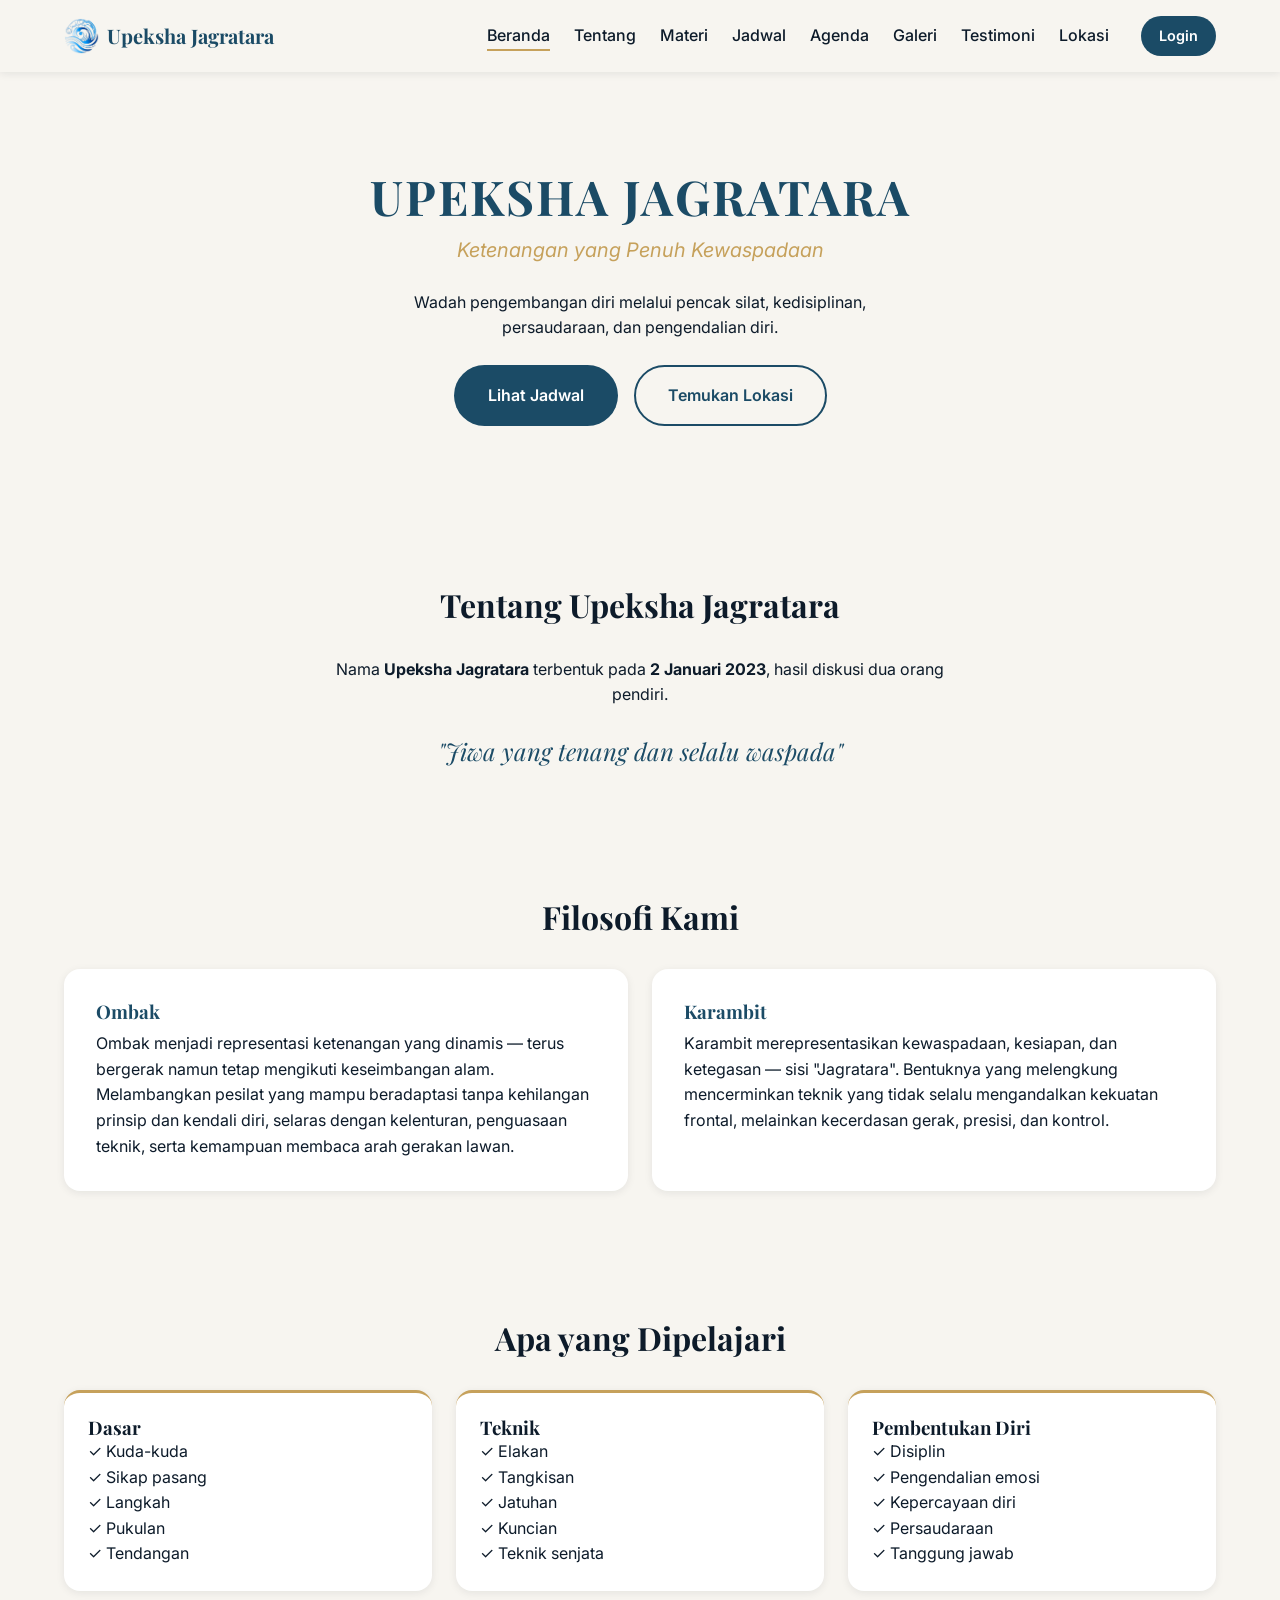
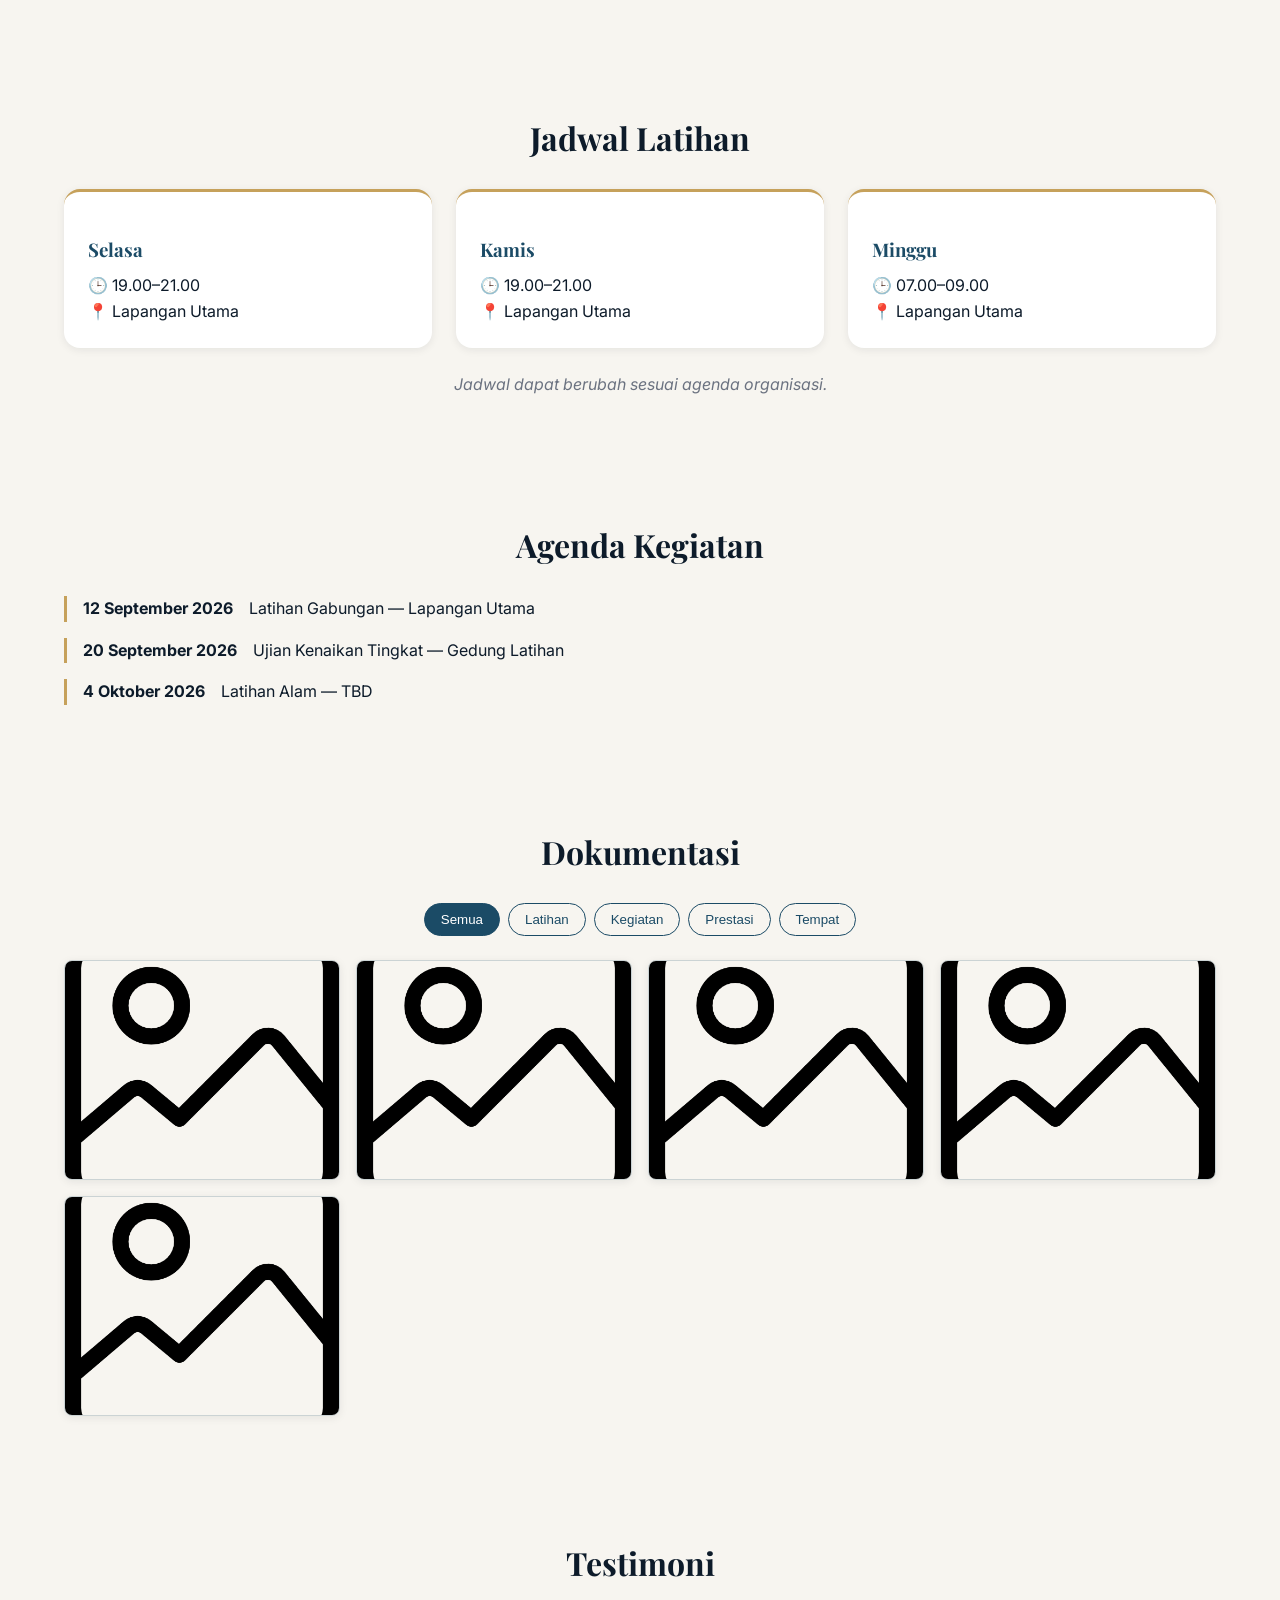
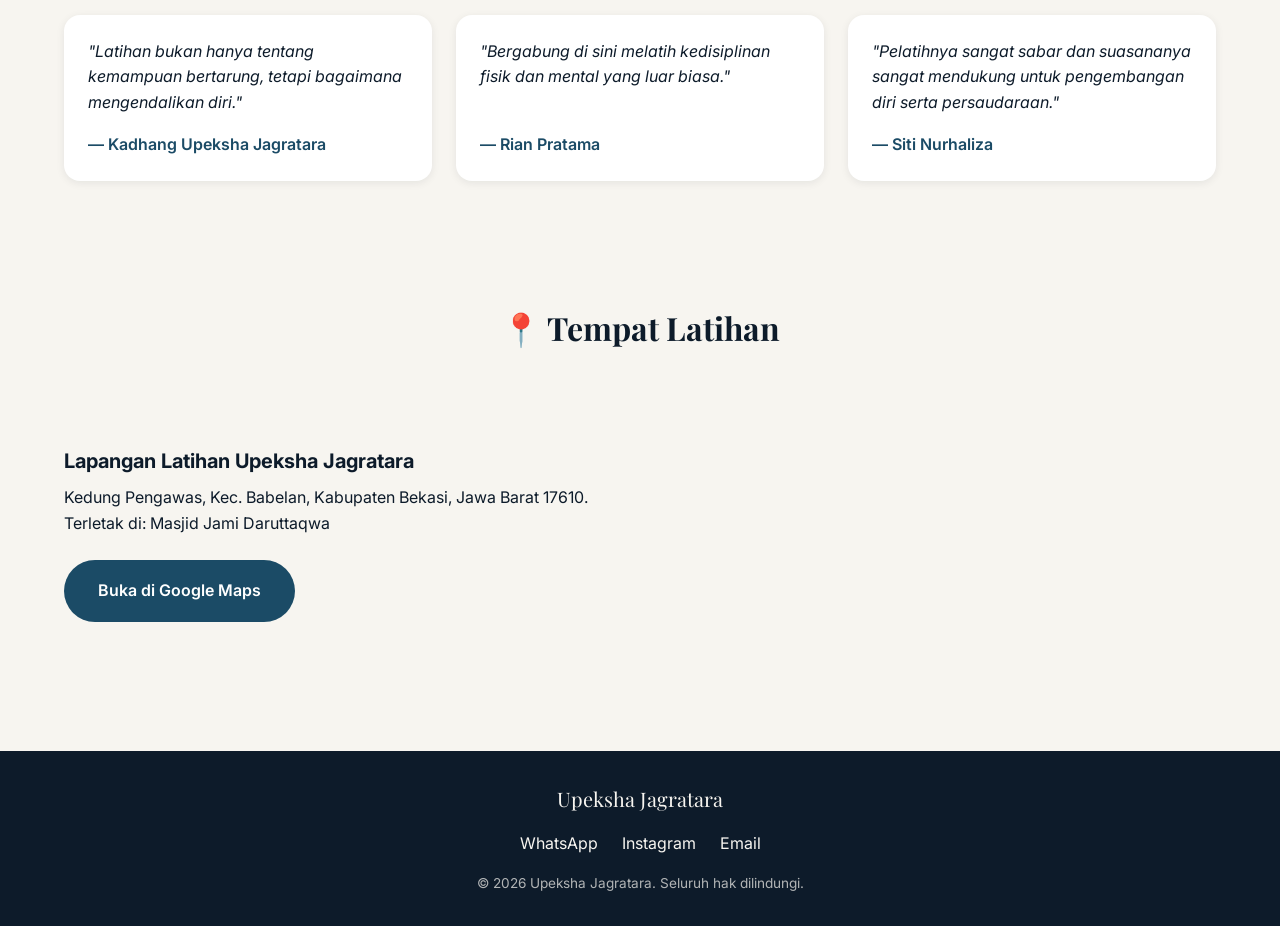
==== commit efa6a748: "Update index.html" ====
--- a/public/index.html
+++ b/public/index.html
@@ -68,10 +68,11 @@
         <li><a href="#tentang" class="navbar__link">Tentang</a></li>
         <li><a href="#materi" class="navbar__link">Materi</a></li>
         <li><a href="#jadwal" class="navbar__link">Jadwal</a></li>
+        <li><a href="#agenda" class="navbar__link">Agenda</a></li>
         <li><a href="#dokumentasi" class="navbar__link">Galeri</a></li>
         <li><a href="#testimoni" class="navbar__link">Testimoni</a></li>
         <li><a href="#lokasi" class="navbar__link">Lokasi</a></li>
-        <!-- Tombol Login Admin Ditambahkan di Sini -->
+        <!-- Tombol Login Admin -->
         <li><a href="/admin/" class="btn btn--login">Login</a></li>
       </ul>
     </nav>
@@ -215,4 +216,4 @@
   <script type="module" src="js/agenda.js"></script>
   <script type="module" src="js/gallery.js"></script>
 </body>
-</html>+</html>
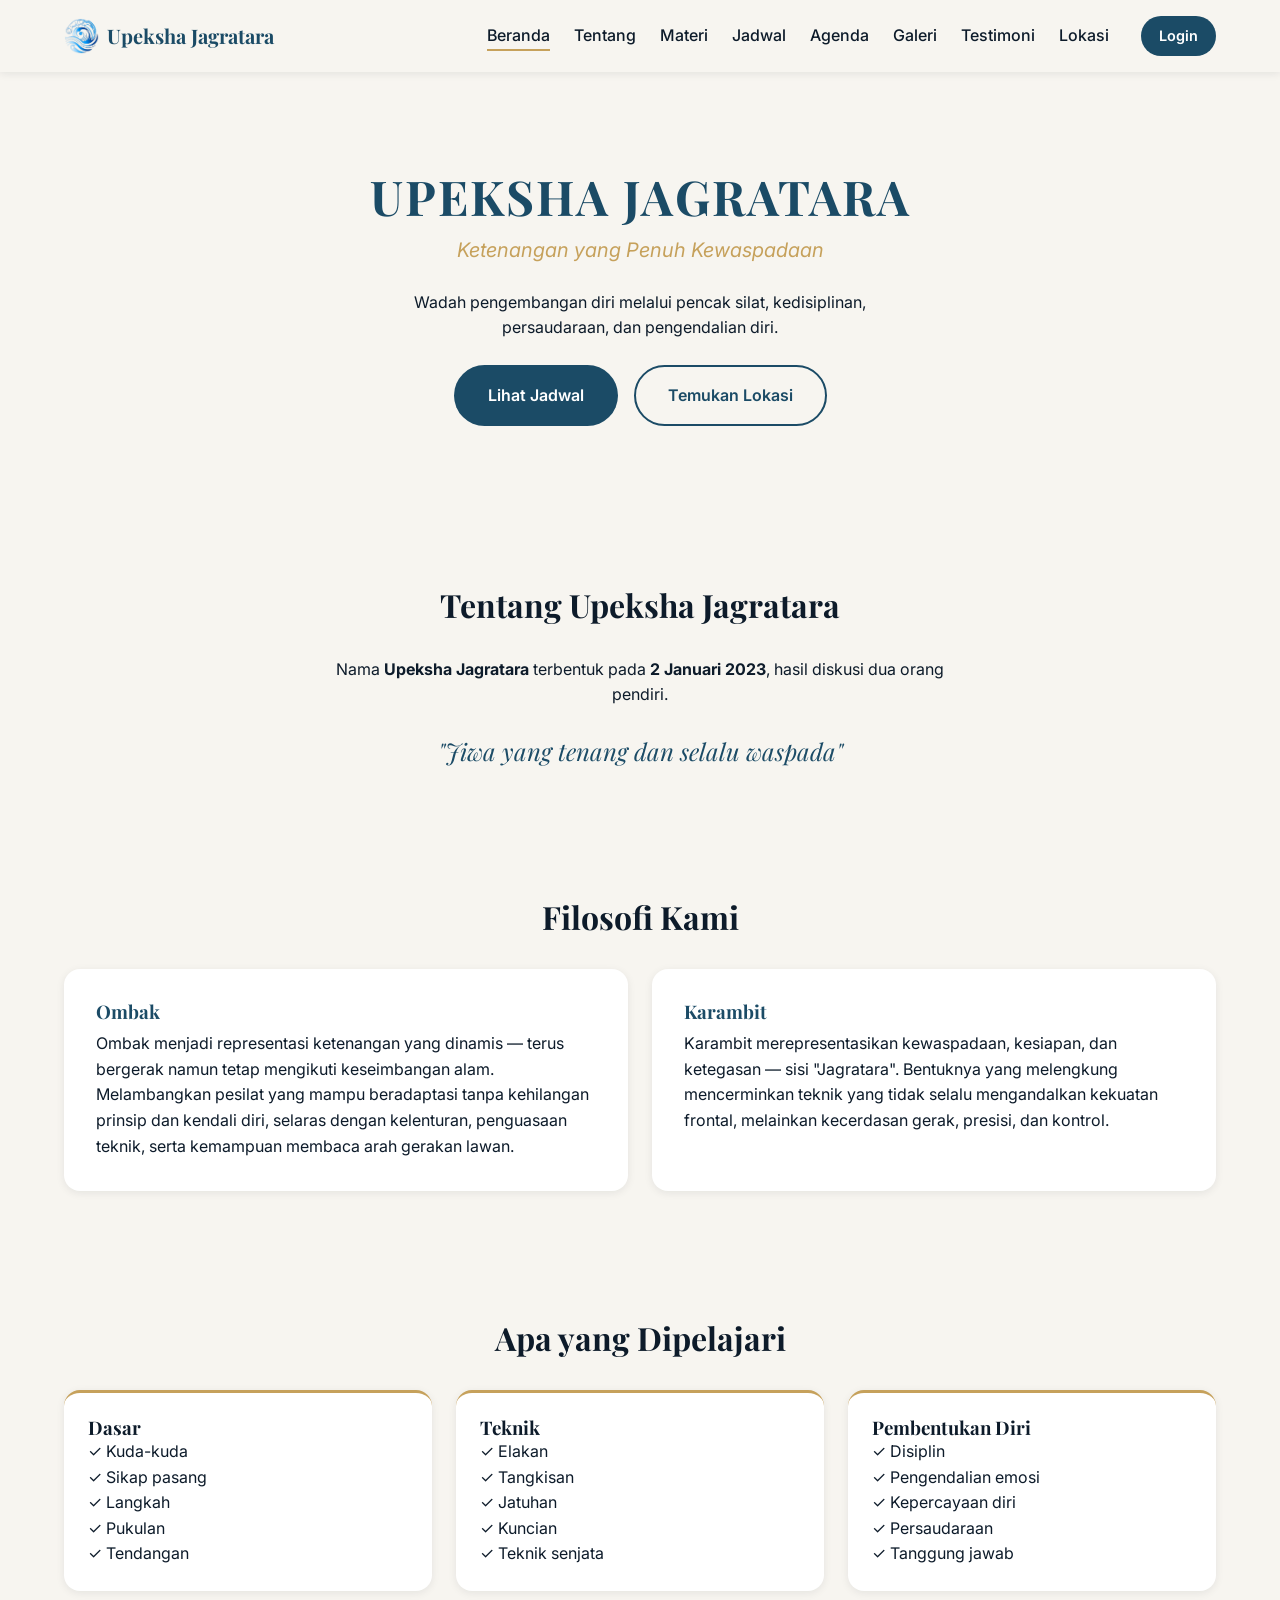
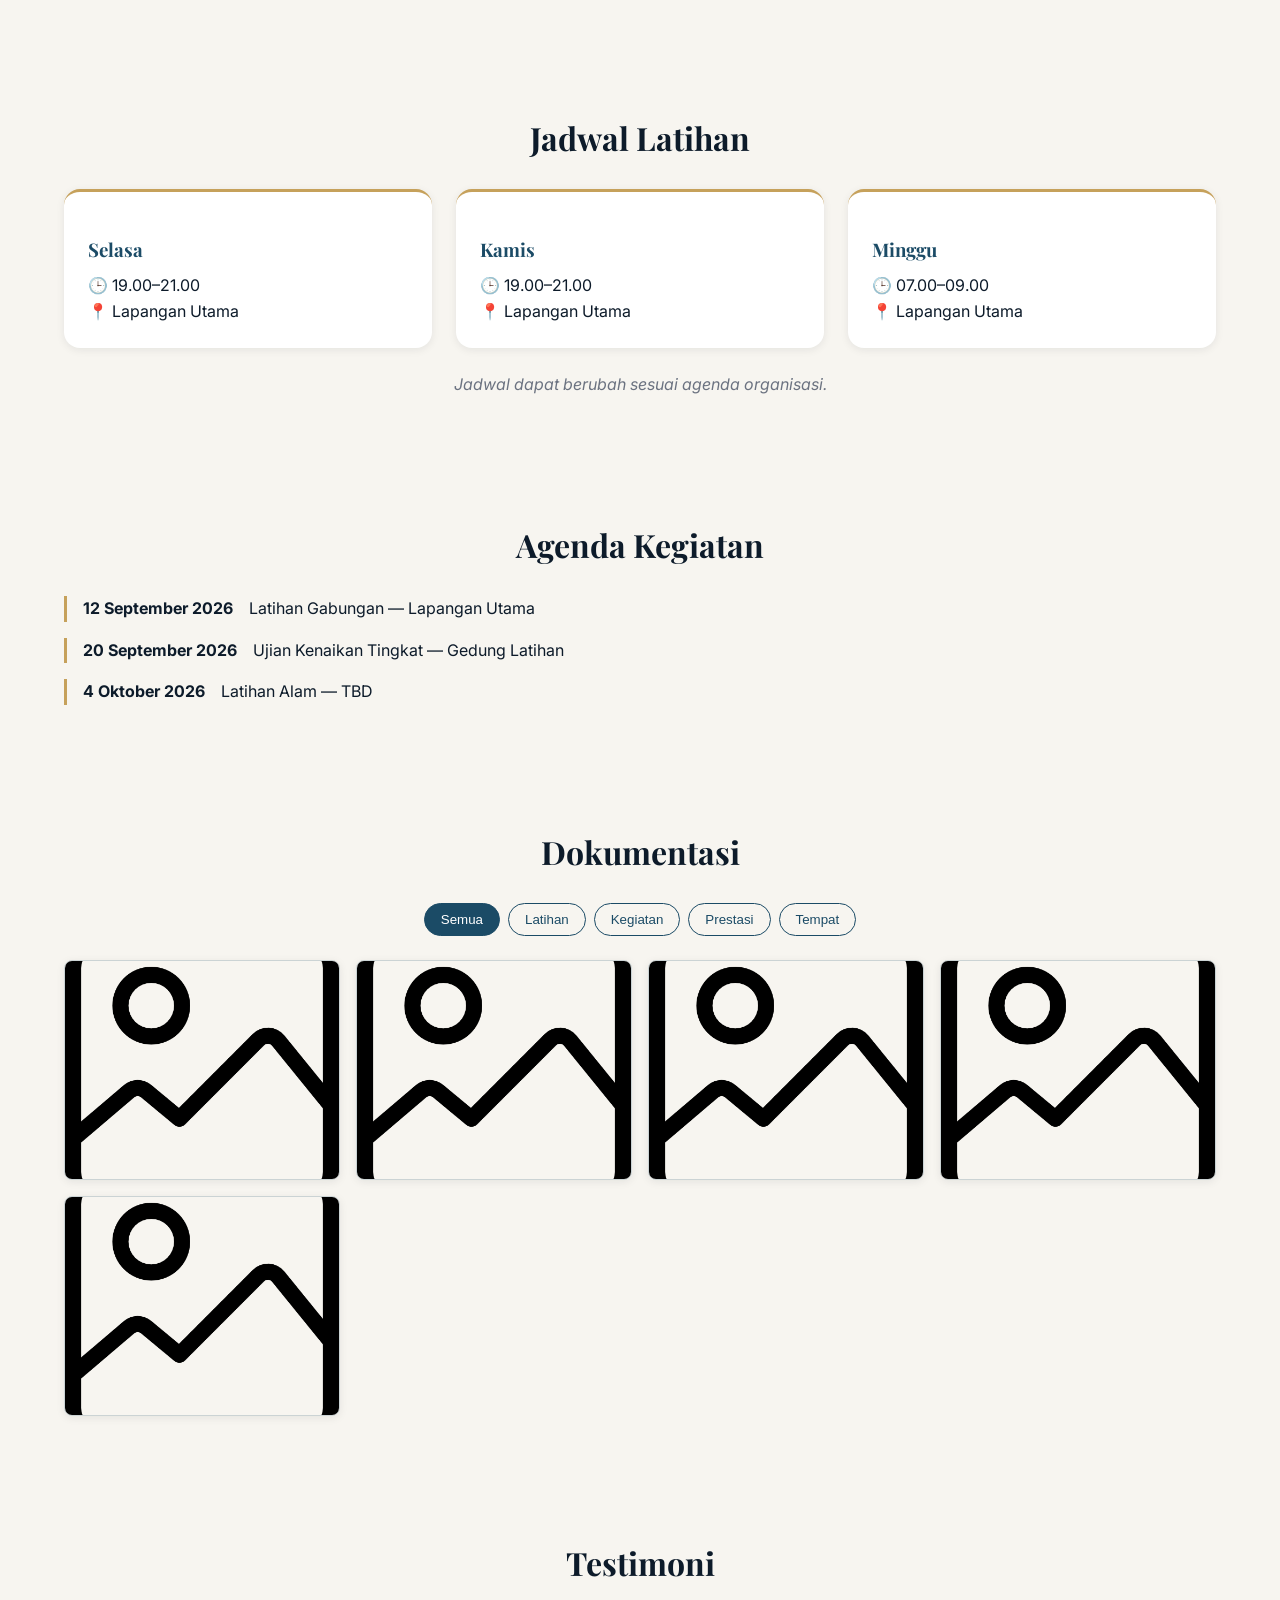
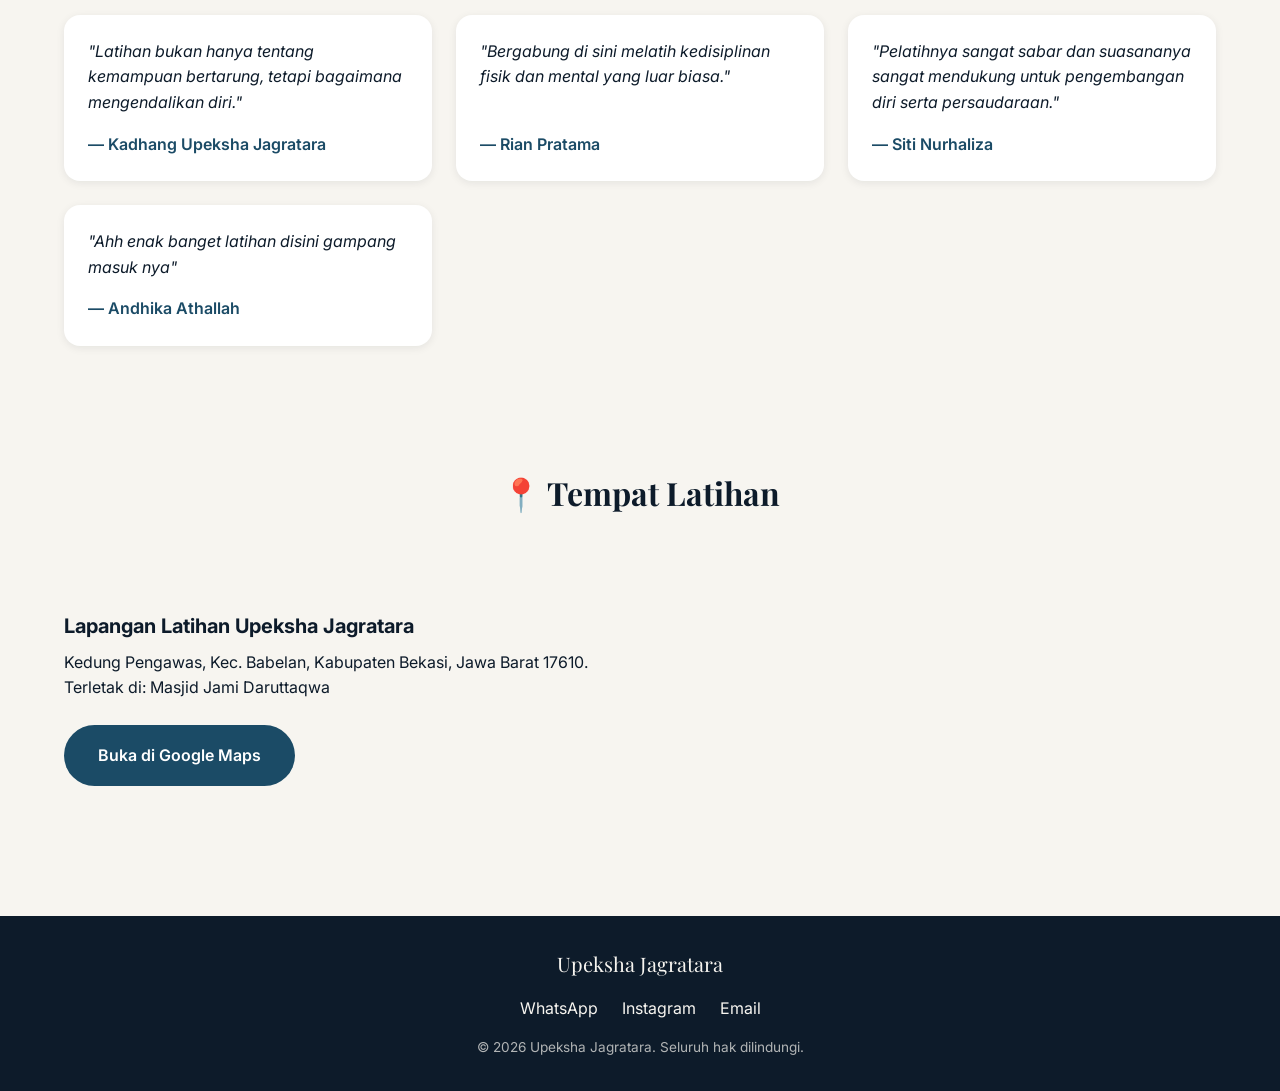
==== commit b9ae7461: "feat: timpa total config cms, html, js, sitemap & robots" ====
--- a/public/index.html
+++ b/public/index.html
@@ -26,8 +26,8 @@
     "@type": "SportsActivityLocation",
     "name": "Upeksha Jagratara",
     "description": "Akademi Pencak Silat — Ketenangan yang Penuh Kewaspadaan",
-    "url": "https://upeksha-jagratara.netlify.app/",
-    "image": "https://upeksha-jagratara.netlify.app/assets/logo/og-image.png",
+    "url": "https://upeksha-jagratara.vercel.app/",
+    "image": "https://upeksha-jagratara.vercel.app/assets/logo/og-image.png",
     "address": {
       "@type": "PostalAddress",
       "addressLocality": "Babelan, Bekasi",
@@ -47,12 +47,13 @@
   <!-- Google Fonts -->
   <link rel="preconnect" href="https://fonts.googleapis.com">
   <link rel="preconnect" href="https://fonts.gstatic.com" crossorigin>
-  <link href="https://fonts.googleapis.com/css2?family=Inter:wght@400;500;600;700&family=Playfair+Display:wght@600;700&display=swap" rel="stylesheet">
+  <link
+    href="https://fonts.googleapis.com/css2?family=Inter:wght@400;500;600;700&family=Playfair+Display:wght@600;700&display=swap"
+    rel="stylesheet">
   <link rel="stylesheet" href="css/style.css">
 </head>
 
 <body>
-
   <!-- ===== NAVBAR ===== -->
   <header class="navbar" id="navbar">
     <nav class="navbar__inner">
@@ -83,7 +84,8 @@
     <section id="hero" class="hero">
       <h1 class="hero__title">UPEKSHA JAGRATARA</h1>
       <p class="hero__subtitle">Ketenangan yang Penuh Kewaspadaan</p>
-      <p class="hero__desc">Wadah pengembangan diri melalui pencak silat, kedisiplinan, persaudaraan, dan pengendalian diri.</p>
+      <p class="hero__desc">Wadah pengembangan diri melalui pencak silat, kedisiplinan, persaudaraan, dan pengendalian
+        diri.</p>
       <div class="hero__cta">
         <a href="#jadwal" class="btn btn--primary">Lihat Jadwal</a>
         <a href="#lokasi" class="btn btn--outline">Temukan Lokasi</a>
@@ -93,25 +95,13 @@
     <!-- ===== F-02 TENTANG ===== -->
     <section id="tentang" class="tentang">
       <h2 class="section-title">Tentang Upeksha Jagratara</h2>
-      <p class="tentang__text">
-        Nama <strong>Upeksha Jagratara</strong> terbentuk pada <strong>2 Januari 2023</strong>, hasil diskusi dua orang pendiri.
-      </p>
-      <blockquote class="tentang__quote">"Jiwa yang tenang dan selalu waspada"</blockquote>
+      <div id="tentangContainer"></div>
     </section>
 
     <!-- ===== F-03 FILOSOFI ===== -->
     <section id="filosofi" class="filosofi">
       <h2 class="section-title">Filosofi Kami</h2>
-      <div class="filosofi__grid">
-        <div class="filosofi__card">
-          <h3>Ombak</h3>
-          <p>Ombak menjadi representasi ketenangan yang dinamis — terus bergerak namun tetap mengikuti keseimbangan alam. Melambangkan pesilat yang mampu beradaptasi tanpa kehilangan prinsip dan kendali diri, selaras dengan kelenturan, penguasaan teknik, serta kemampuan membaca arah gerakan lawan.</p>
-        </div>
-        <div class="filosofi__card">
-          <h3>Karambit</h3>
-          <p>Karambit merepresentasikan kewaspadaan, kesiapan, dan ketegasan — sisi "Jagratara". Bentuknya yang melengkung mencerminkan teknik yang tidak selalu mengandalkan kekuatan frontal, melainkan kecerdasan gerak, presisi, dan kontrol.</p>
-        </div>
-      </div>
+      <div class="filosofi__grid" id="filosofiContainer"></div>
     </section>
 
     <!-- ===== F-04 APA YANG DIPELAJARI ===== -->
@@ -168,16 +158,19 @@
           <p class="lokasi__alamat">
             Kedung Pengawas, Kec. Babelan, Kabupaten Bekasi, Jawa Barat 17610.<br>Terletak di: Masjid Jami Daruttaqwa
           </p>
-          <a href="https://maps.app.goo.gl/x1nrUTGaGJGAN8Wh6?g_st=aw" target="_blank" rel="noopener" class="btn btn--primary">
+          <a href="https://maps.app.goo.gl/x1nrUTGaGJGAN8Wh6?g_st=aw" target="_blank" rel="noopener"
+            class="btn btn--primary">
             Buka di Google Maps
           </a>
         </div>
         <div class="lokasi__map">
-          <iframe src="https://www.google.com/maps/embed?pb=!1m18!1m12!1m3!1d3966.8809786794886!2d107.0445113!3d-6.146684100000001!2m3!1f0!2f0!3f0!3m2!1i1024!2i768!4f13.1!3m3!1m2!1s0x2e6989001abd4237%3A0x80d0726bbdfa8f3a!2sPSHT%20RAYON%20PONDOK%20AFI!5e0!3m2!1sid!2sid!4v1788501541272!5m2!1sid!2sid" width="100%" height="300" style="border:0;" loading="lazy" referrerpolicy="strict-origin-when-cross-origin"></iframe>
+          <iframe
+            src="https://www.google.com/maps/embed?pb=!1m18!1m12!1m3!1d3966.8809786794886!2d107.0445113!3d-6.146684100000001!2m3!1f0!2f0!3f0!3m2!1i1024!2i768!4f13.1!3m3!1m2!1s0x2e6989001abd4237%3A0x80d0726bbdfa8f3a!2sPSHT%20RAYON%20PONDOK%20AFI!5e0!3m2!1sid!2sid!4v1788501541272!5m2!1sid!2sid"
+            width="100%" height="300" style="border:0;" loading="lazy"
+            referrerpolicy="strict-origin-when-cross-origin"></iframe>
         </div>
       </div>
     </section>
-
   </main>
 
   <!-- ===== F-11 FOOTER ===== -->
@@ -201,8 +194,16 @@
         padding: var(--space-3, 1.5rem);
         font-family: var(--font-body, sans-serif);
       }
-      h3 { font-family: var(--font-heading, serif); margin-bottom: .5rem; color: var(--color-primary, #1B4B66); }
-      p { margin: 0; }
+
+      h3 {
+        font-family: var(--font-heading, serif);
+        margin-bottom: .5rem;
+        color: var(--color-primary, #1B4B66);
+      }
+
+      p {
+        margin: 0;
+      }
     </style>
     <div class="card">
       <h3></h3>
@@ -216,4 +217,5 @@
   <script type="module" src="js/agenda.js"></script>
   <script type="module" src="js/gallery.js"></script>
 </body>
-</html>
+
+</html>
--- a/public/css/style.css
+++ b/public/css/style.css
@@ -176,4 +176,17 @@
   .btn--login { margin-left: 0; margin-top: 1rem; width: 100%; text-align: center; }
   .hero__cta { flex-direction: column; }
   .btn { text-align: center; }
-}+}
+
+/* Penyesuaian Tombol Lokasi Maps agar Center di Mobile */
+@media (max-width: 1023px) {
+  .lokasi__info {
+    text-align: center;
+    display: flex;
+    flex-direction: column;
+    align-items: center;
+  }
+  .lokasi__info .btn {
+    margin-inline: auto;
+  }
+}
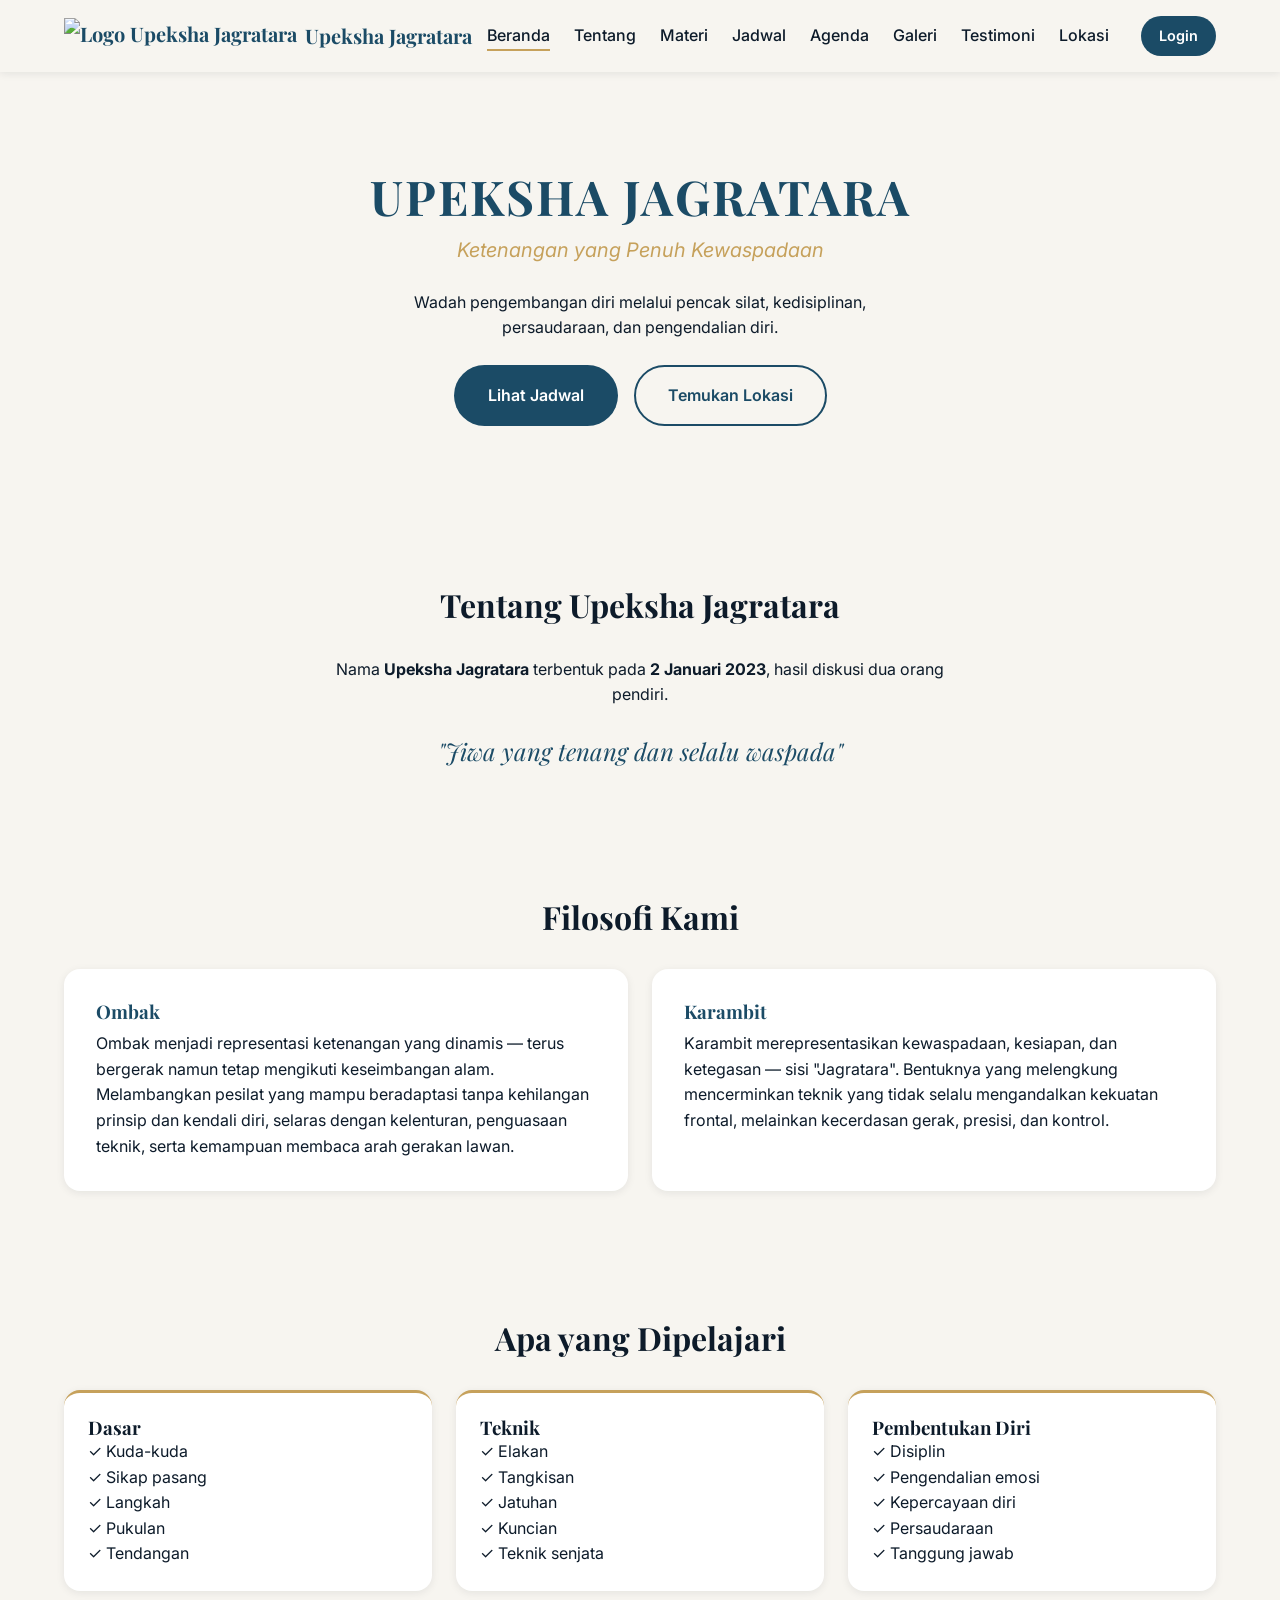
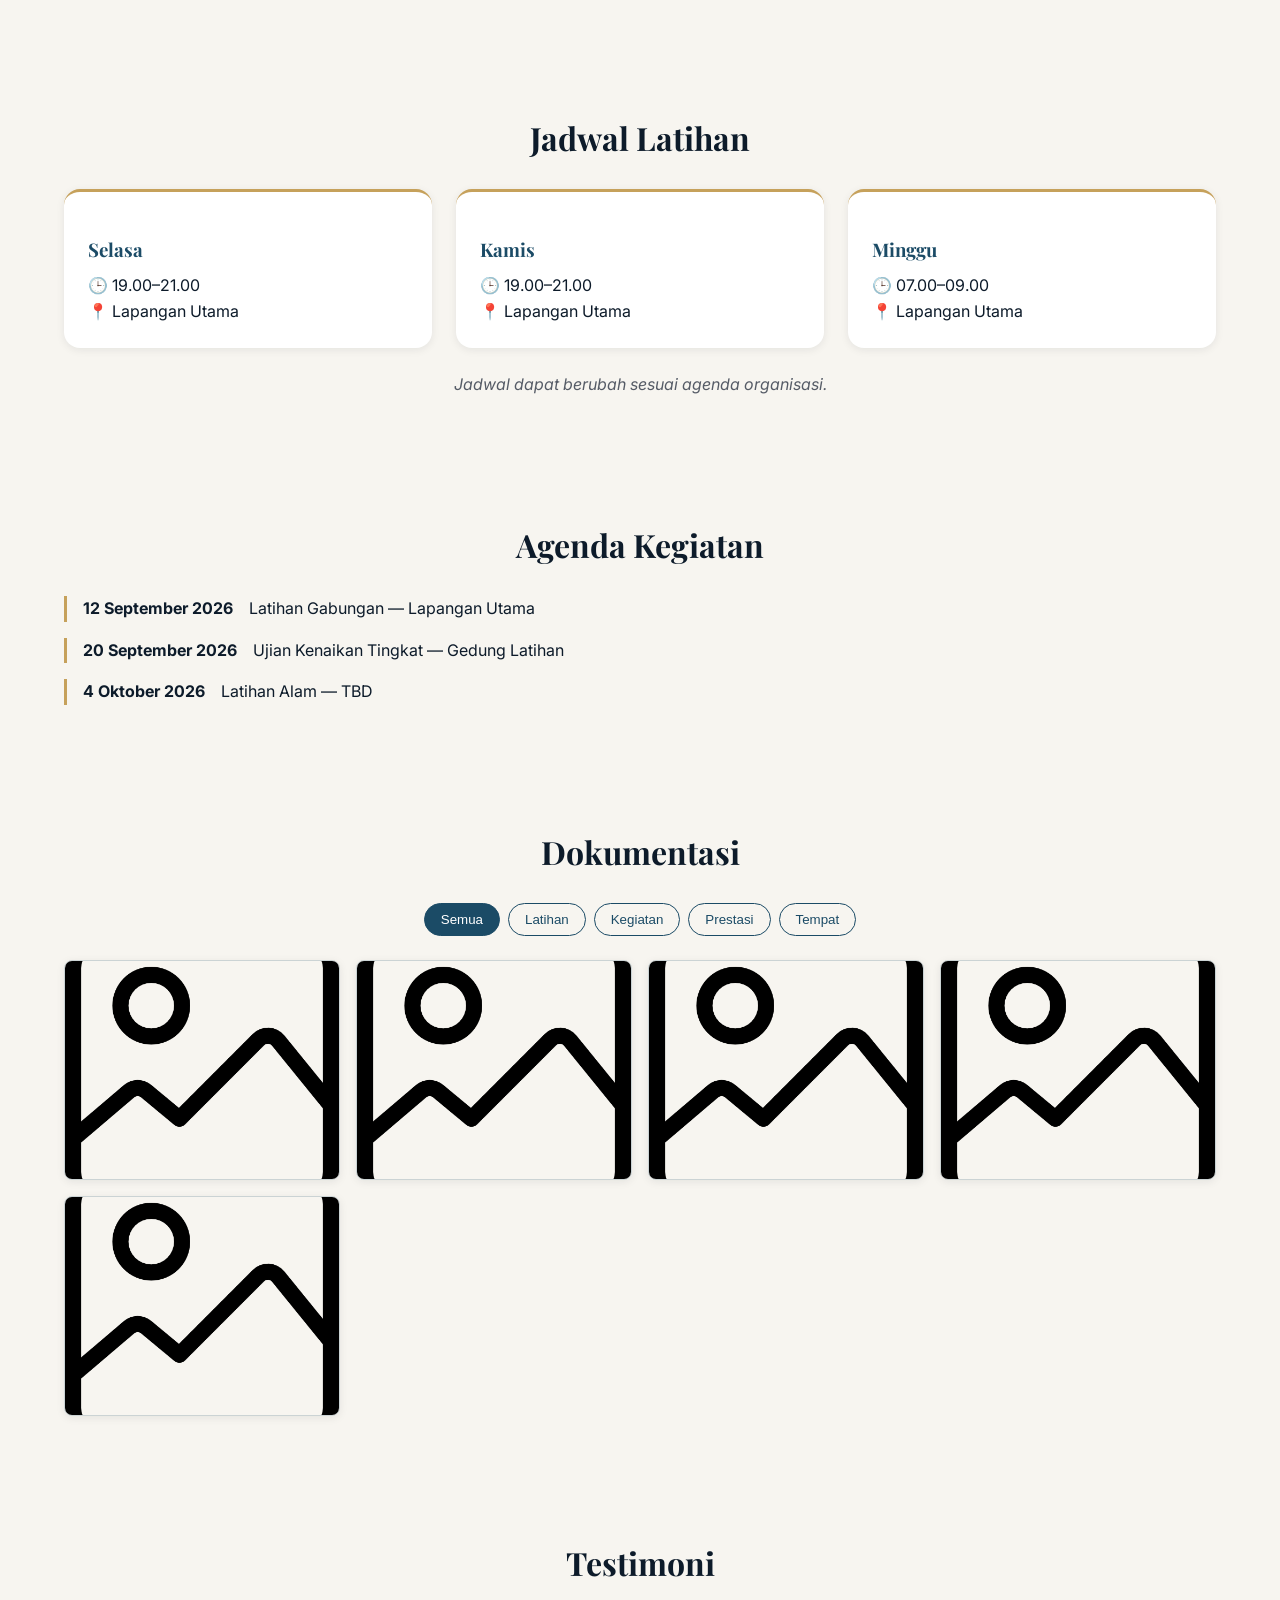
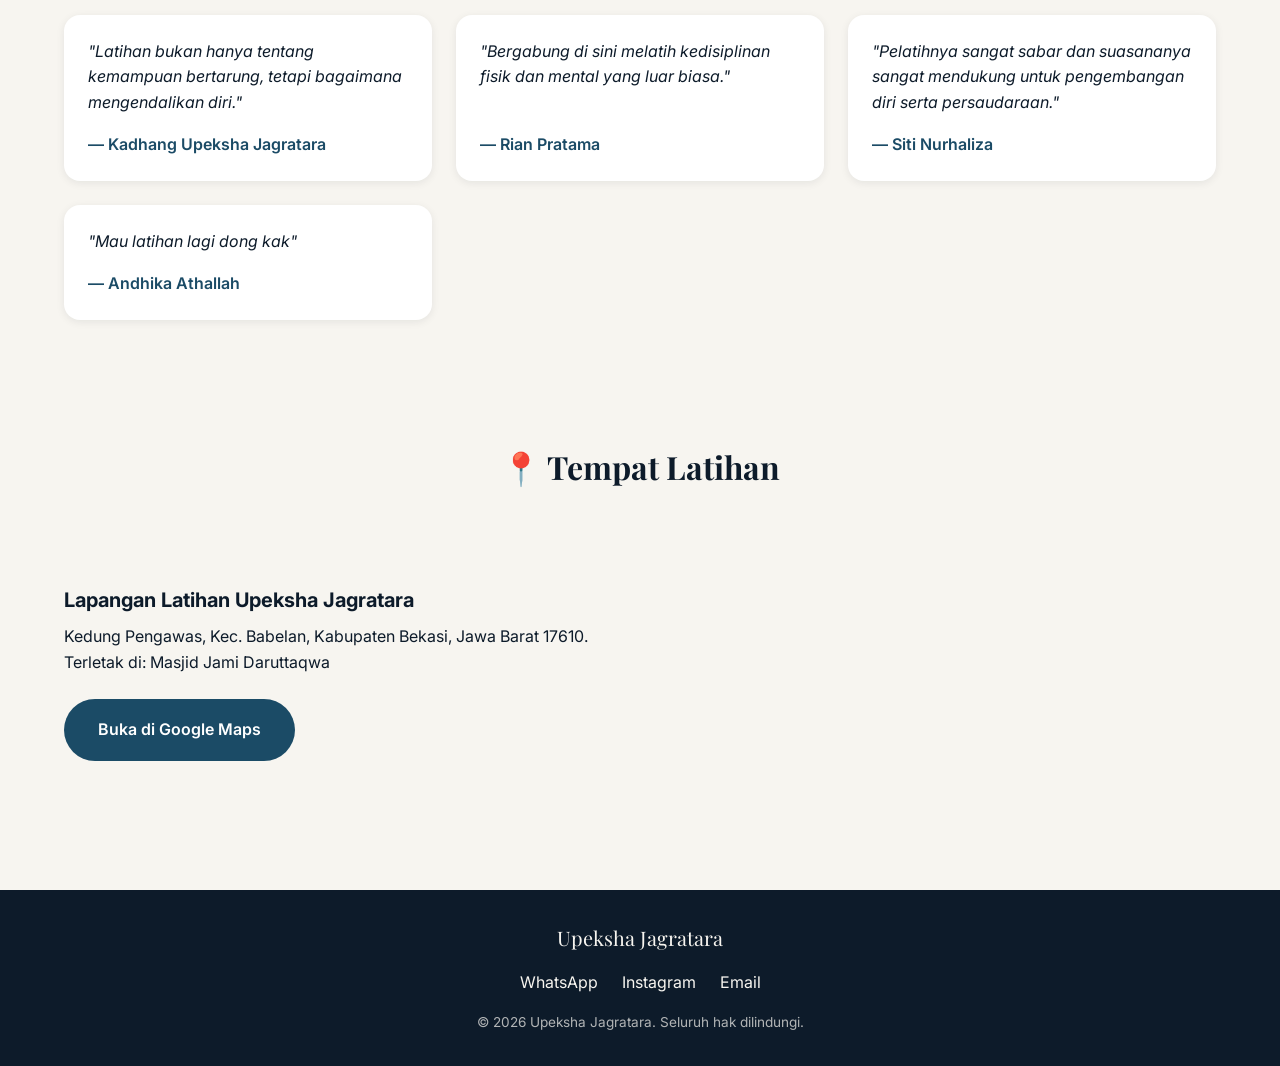
==== commit 3ed5da38: "Change favicon and Open Graph image paths to absolute Updated favicon and Open Graph image URLs to a" ====
--- a/public/index.html
+++ b/public/index.html
@@ -8,16 +8,16 @@
   <meta name="description"
     content="Ketenangan yang Penuh Kewaspadaan. Website resmi Akademi Pencak Silat Upeksha Jagratara.">
 
-  <!-- Favicon -->
-  <link rel="icon" type="image/png" href="assets/logo/favicon.png">
-  <link rel="apple-touch-icon" href="assets/logo/favicon.png">
+  <!-- Favicon (Jalur Mutlak untuk Googlebot) -->
+  <link rel="icon" type="image/png" href="/assets/logo/favicon.png">
+  <link rel="apple-touch-icon" href="/assets/logo/favicon.png">
 
   <!-- Open Graph -->
   <meta property="og:title" content="Upeksha Jagratara — Akademi Pencak Silat">
   <meta property="og:description"
     content="Ketenangan yang Penuh Kewaspadaan. Wadah pengembangan diri melalui pencak silat, kedisiplinan, persaudaraan, dan pengendalian diri.">
   <meta property="og:type" content="website">
-  <meta property="og:image" content="assets/logo/og-image.png">
+  <meta property="og:image" content="https://upeksha-jagratara.vercel.app/assets/logo/og-image.png">
 
   <!-- SEO Schema Markup -->
   <script type="application/ld+json">
@@ -58,7 +58,7 @@
   <header class="navbar" id="navbar">
     <nav class="navbar__inner">
       <a href="#hero" class="navbar__logo">
-        <img src="assets/logo/logo-navbar.png" alt="Logo Upeksha Jagratara">
+        <img src="/assets/logo/logo-navbar.png" alt="Logo Upeksha Jagratara">
         Upeksha Jagratara
       </a>
       <button class="navbar__toggle" id="navToggle" aria-label="Buka menu" aria-expanded="false">
@@ -218,4 +218,4 @@
   <script type="module" src="js/gallery.js"></script>
 </body>
 
-</html>+</html>
--- a/public/css/style.css
+++ b/public/css/style.css
@@ -3,11 +3,11 @@
    ========================================================= */
 
 :root {
-  --color-primary: #1B4B66;   
-  --color-navy: #0D1B2A;      
-  --color-bg: #F7F5F0;        
-  --color-accent: #C6A15B;    
-  --color-white: #FFFFFF;     
+  --color-primary: #1B4B66;
+  --color-navy: #0D1B2A;
+  --color-bg: #F7F5F0;
+  --color-accent: #C6A15B;
+  --color-white: #FFFFFF;
 
   --font-heading: 'Playfair Display', Georgia, serif;
   --font-body: 'Inter', -apple-system, sans-serif;
@@ -30,23 +30,90 @@
   --navbar-height: 72px;
 }
 
-*, *::before, *::after { box-sizing: border-box; margin: 0; padding: 0; }
-html { scroll-behavior: smooth; scroll-padding-top: var(--navbar-height); }
-body { font-family: var(--font-body); color: var(--color-navy); background: var(--color-bg); line-height: 1.6; }
-img { max-width: 100%; display: block; }
-a { color: inherit; text-decoration: none; }
-ul { list-style: none; }
-h1, h2, h3 { font-family: var(--font-heading); line-height: 1.2; }
-
-section { max-width: var(--max-width); margin-inline: auto; padding: var(--space-6) var(--space-3); }
-.section-title { font-size: 2rem; text-align: center; margin-bottom: var(--space-4); color: var(--color-navy); }
+*,
+*::before,
+*::after {
+  box-sizing: border-box;
+  margin: 0;
+  padding: 0;
+}
+
+html {
+  scroll-behavior: smooth;
+  scroll-padding-top: var(--navbar-height);
+}
+
+body {
+  font-family: var(--font-body);
+  color: var(--color-navy);
+  background: var(--color-bg);
+  line-height: 1.6;
+}
+
+img {
+  max-width: 100%;
+  display: block;
+}
+
+a {
+  color: inherit;
+  text-decoration: none;
+}
+
+ul {
+  list-style: none;
+}
+
+h1,
+h2,
+h3 {
+  font-family: var(--font-heading);
+  line-height: 1.2;
+}
+
+section {
+  max-width: var(--max-width);
+  margin-inline: auto;
+  padding: var(--space-6) var(--space-3);
+}
+
+.section-title {
+  font-size: 2rem;
+  text-align: center;
+  margin-bottom: var(--space-4);
+  color: var(--color-navy);
+}
 
 /* Tombol Global */
-.btn { display: inline-block; padding: var(--space-2) var(--space-4); border-radius: var(--radius-full); font-weight: 600; border: 2px solid transparent; transition: all 0.15s ease; }
-.btn:hover { transform: translateY(-2px); box-shadow: var(--shadow-sm); }
-.btn--primary { background: var(--color-primary); color: var(--color-white); }
-.btn--outline { background: transparent; border-color: var(--color-white); color: var(--color-white); }
-.btn--cta { background: var(--color-accent); color: var(--color-navy); }
+.btn {
+  display: inline-block;
+  padding: var(--space-2) var(--space-4);
+  border-radius: var(--radius-full);
+  font-weight: 600;
+  border: 2px solid transparent;
+  transition: all 0.15s ease;
+}
+
+.btn:hover {
+  transform: translateY(-2px);
+  box-shadow: var(--shadow-sm);
+}
+
+.btn--primary {
+  background: var(--color-primary);
+  color: var(--color-white);
+}
+
+.btn--outline {
+  background: transparent;
+  border-color: var(--color-white);
+  color: var(--color-white);
+}
+
+.btn--cta {
+  background: var(--color-accent);
+  color: var(--color-navy);
+}
 
 /* Tombol Login Admin di Navbar */
 .btn--login {
@@ -56,53 +123,213 @@
   font-size: 0.9rem;
   margin-left: 0.5rem;
 }
+
 .btn--login:hover {
   background-color: var(--color-navy);
 }
 
 /* Navbar */
-.navbar { position: sticky; top: 0; z-index: 100; background: var(--color-bg); box-shadow: var(--shadow-sm); height: var(--navbar-height); }
-.navbar__inner { max-width: var(--max-width); height: 100%; margin-inline: auto; padding-inline: var(--space-3); display: flex; align-items: center; justify-content: space-between; }
-.navbar__logo { display: flex; align-items: center; gap: var(--space-1); font-family: var(--font-heading); font-size: 1.25rem; font-weight: 700; color: var(--color-primary); }
-.navbar__logo img { height: 36px; width: auto; }
-.navbar__menu { display: flex; gap: var(--space-3); align-items: center; }
-.navbar__link { font-weight: 500; padding-bottom: 4px; border-bottom: 2px solid transparent; transition: border-color 0.15s ease; }
-.navbar__link.is-active, .navbar__link:hover { border-bottom-color: var(--color-accent); }
-.navbar__toggle { display: none; flex-direction: column; gap: 5px; background: none; border: none; cursor: pointer; padding: var(--space-1); }
-.navbar__toggle span { width: 24px; height: 2px; background: var(--color-navy); }
-
-.card { background: var(--color-white); border-radius: var(--radius-md); box-shadow: var(--shadow-sm); border-top: 3px solid var(--color-accent); padding: var(--space-3); }
-
-.hero { text-align: center; padding-block: var(--space-7); }
-.hero__title { font-size: 3rem; letter-spacing: 2px; color: var(--color-primary); }
-.hero__subtitle { font-style: italic; font-size: 1.25rem; color: var(--color-accent); margin-top: var(--space-1); }
-.hero__desc { max-width: 560px; margin: var(--space-3) auto; }
-.hero__cta { display: flex; gap: var(--space-2); justify-content: center; margin-top: var(--space-3); }
-.hero .btn--outline { border-color: var(--color-primary); color: var(--color-primary); }
-
-.tentang { text-align: center; max-width: 700px; }
-.tentang__quote { font-family: var(--font-heading); font-size: 1.5rem; font-style: italic; color: var(--color-primary); margin-top: var(--space-3); }
-
-.filosofi__grid { display: grid; grid-template-columns: 1fr; gap: var(--space-3); }
-.filosofi__card { background: var(--color-white); border-radius: var(--radius-md); padding: var(--space-4); box-shadow: var(--shadow-sm); }
-.filosofi__card h3 { color: var(--color-primary); margin-bottom: var(--space-1); }
-
-.materi__grid, .jadwal__grid { display: grid; grid-template-columns: 1fr; gap: var(--space-3); }
-.jadwal__note { text-align: center; font-style: italic; color: #6b7280; margin-top: var(--space-3); }
-
-.agenda__list { display: flex; flex-direction: column; gap: var(--space-2); }
-.agenda__item { display: flex; gap: var(--space-2); align-items: baseline; border-left: 3px solid var(--color-accent); padding-left: var(--space-2); }
-
-.dokumentasi__filter { display: flex; gap: var(--space-1); justify-content: center; flex-wrap: wrap; margin-bottom: var(--space-3); }
-.filter-btn { padding: var(--space-1) var(--space-2); border-radius: var(--radius-full); border: 1px solid var(--color-primary); background: transparent; color: var(--color-primary); cursor: pointer; }
-.filter-btn.is-active { background: var(--color-primary); color: var(--color-white); }
-
-.dokumentasi__grid { display: grid; grid-template-columns: 1fr 1fr; gap: var(--space-2); }
-
-/* Dikembalikan ke ukuran & desain bersih sebelumnya (Cover & Tinggi 220px) */
-.dokumentasi__grid img { 
-  border-radius: var(--radius-sm); 
-  cursor: pointer; 
+.navbar {
+  position: sticky;
+  top: 0;
+  z-index: 100;
+  background: var(--color-bg);
+  box-shadow: var(--shadow-sm);
+  height: var(--navbar-height);
+}
+
+.navbar__inner {
+  max-width: var(--max-width);
+  height: 100%;
+  margin-inline: auto;
+  padding-inline: var(--space-3);
+  display: flex;
+  align-items: center;
+  justify-content: space-between;
+}
+
+.navbar__logo {
+  display: flex;
+  align-items: center;
+  gap: var(--space-1);
+  font-family: var(--font-heading);
+  font-size: 1.25rem;
+  font-weight: 700;
+  color: var(--color-primary);
+}
+
+.navbar__logo img {
+  height: 36px;
+  width: auto;
+}
+
+.navbar__menu {
+  display: flex;
+  gap: var(--space-3);
+  align-items: center;
+}
+
+.navbar__link {
+  font-weight: 500;
+  padding-bottom: 4px;
+  border-bottom: 2px solid transparent;
+  transition: border-color 0.15s ease;
+}
+
+.navbar__link.is-active,
+.navbar__link:hover {
+  border-bottom-color: var(--color-accent);
+}
+
+.navbar__toggle {
+  display: none;
+  flex-direction: column;
+  gap: 5px;
+  background: none;
+  border: none;
+  cursor: pointer;
+  padding: var(--space-1);
+}
+
+.navbar__toggle span {
+  width: 24px;
+  height: 2px;
+  background: var(--color-navy);
+}
+
+.card {
+  background: var(--color-white);
+  border-radius: var(--radius-md);
+  box-shadow: var(--shadow-sm);
+  border-top: 3px solid var(--color-accent);
+  padding: var(--space-3);
+}
+
+.hero {
+  text-align: center;
+  padding-block: var(--space-7);
+}
+
+.hero__title {
+  font-size: 3rem;
+  letter-spacing: 2px;
+  color: var(--color-primary);
+}
+
+.hero__subtitle {
+  font-style: italic;
+  font-size: 1.25rem;
+  color: var(--color-accent);
+  margin-top: var(--space-1);
+}
+
+.hero__desc {
+  max-width: 560px;
+  margin: var(--space-3) auto;
+}
+
+.hero__cta {
+  display: flex;
+  gap: var(--space-2);
+  justify-content: center;
+  margin-top: var(--space-3);
+}
+
+.hero .btn--outline {
+  border-color: var(--color-primary);
+  color: var(--color-primary);
+}
+
+.tentang {
+  text-align: center;
+  max-width: 700px;
+}
+
+.tentang__quote {
+  font-family: var(--font-heading);
+  font-size: 1.5rem;
+  font-style: italic;
+  color: var(--color-primary);
+  margin-top: var(--space-3);
+}
+
+.filosofi__grid {
+  display: grid;
+  grid-template-columns: 1fr;
+  gap: var(--space-3);
+}
+
+.filosofi__card {
+  background: var(--color-white);
+  border-radius: var(--radius-md);
+  padding: var(--space-4);
+  box-shadow: var(--shadow-sm);
+}
+
+.filosofi__card h3 {
+  color: var(--color-primary);
+  margin-bottom: var(--space-1);
+}
+
+.materi__grid,
+.jadwal__grid {
+  display: grid;
+  grid-template-columns: 1fr;
+  gap: var(--space-3);
+}
+
+.jadwal__note {
+  text-align: center;
+  font-style: italic;
+  color: #555b66;
+  margin-top: var(--space-3);
+}
+
+.agenda__list {
+  display: flex;
+  flex-direction: column;
+  gap: var(--space-2);
+}
+
+.agenda__item {
+  display: flex;
+  gap: var(--space-2);
+  align-items: baseline;
+  border-left: 3px solid var(--color-accent);
+  padding-left: var(--space-2);
+}
+
+.dokumentasi__filter {
+  display: flex;
+  gap: var(--space-1);
+  justify-content: center;
+  flex-wrap: wrap;
+  margin-bottom: var(--space-3);
+}
+
+.filter-btn {
+  padding: var(--space-1) var(--space-2);
+  border-radius: var(--radius-full);
+  border: 1px solid var(--color-primary);
+  background: transparent;
+  color: var(--color-primary);
+  cursor: pointer;
+}
+
+.filter-btn.is-active {
+  background: var(--color-primary);
+  color: var(--color-white);
+}
+
+.dokumentasi__grid {
+  display: grid;
+  grid-template-columns: 1fr 1fr;
+  gap: var(--space-2);
+}
+
+.dokumentasi__grid img {
+  border-radius: var(--radius-sm);
+  cursor: pointer;
   width: 100%;
   height: 220px;
   object-fit: cover;
@@ -110,75 +337,226 @@
   box-shadow: var(--shadow-sm);
   transition: transform 0.2s ease, box-shadow 0.2s ease;
 }
+
 .dokumentasi__grid img:hover {
   transform: translateY(-2px);
   box-shadow: var(--shadow-md);
   border-color: var(--color-accent);
 }
 
-.btn-selengkapnya { display: block; margin: var(--space-3) auto 0; padding: var(--space-1) var(--space-3); border-radius: var(--radius-full); border: 1px solid var(--color-accent); background: transparent; color: var(--color-primary); font-size: 0.875rem; font-weight: 600; cursor: pointer; transition: all 0.15s ease; }
-.btn-selengkapnya:hover { background: var(--color-accent); color: var(--color-navy); }
-
-.modal { position: fixed; inset: 0; background: rgba(13, 27, 42, 0.9); display: flex; flex-direction: column; align-items: center; justify-content: center; z-index: 200; }
-.modal[hidden] { display: none; }
-.modal__image { max-width: 90vw; max-height: 80vh; border-radius: var(--radius-sm); object-fit: contain; }
-.modal__caption { color: var(--color-white); margin-top: var(--space-2); }
-.modal__close { position: absolute; top: var(--space-3); right: var(--space-3); background: none; border: none; color: var(--color-white); font-size: 2rem; cursor: pointer; }
-
-.testimoni__grid { display: grid; grid-template-columns: 1fr; gap: var(--space-3); }
-
-/* Testimoni card agar tetap rapi dan sejajar posisinya */
-.testimoni__card { 
-  background: var(--color-white); 
-  border-radius: var(--radius-md); 
-  padding: var(--space-3); 
+.btn-selengkapnya {
+  display: block;
+  margin: var(--space-3) auto 0;
+  padding: var(--space-1) var(--space-3);
+  border-radius: var(--radius-full);
+  border: 1px solid var(--color-accent);
+  background: transparent;
+  color: var(--color-primary);
+  font-size: 0.875rem;
+  font-weight: 600;
+  cursor: pointer;
+  transition: all 0.15s ease;
+}
+
+.btn-selengkapnya:hover {
+  background: var(--color-accent);
+  color: var(--color-navy);
+}
+
+.modal {
+  position: fixed;
+  inset: 0;
+  background: rgba(13, 27, 42, 0.9);
+  display: flex;
+  flex-direction: column;
+  align-items: center;
+  justify-content: center;
+  z-index: 200;
+}
+
+.modal[hidden] {
+  display: none;
+}
+
+.modal__image {
+  max-width: 90vw;
+  max-height: 80vh;
+  border-radius: var(--radius-sm);
+  object-fit: contain;
+}
+
+.modal__caption {
+  color: var(--color-white);
+  margin-top: var(--space-2);
+}
+
+.modal__close {
+  position: absolute;
+  top: var(--space-3);
+  right: var(--space-3);
+  background: none;
+  border: none;
+  color: var(--color-white);
+  font-size: 2rem;
+  cursor: pointer;
+}
+
+.testimoni__grid {
+  display: grid;
+  grid-template-columns: 1fr;
+  gap: var(--space-3);
+}
+
+.testimoni__card {
+  background: var(--color-white);
+  border-radius: var(--radius-md);
+  padding: var(--space-3);
   box-shadow: var(--shadow-sm);
   display: flex;
   flex-direction: column;
   justify-content: space-between;
   height: 100%;
 }
-.testimoni__quote { font-style: italic; }
-.testimoni__nama { margin-top: var(--space-2); font-weight: 600; color: var(--color-primary); }
-
-.lokasi__content { display: grid; grid-template-columns: 1fr; gap: var(--space-3); }
-.lokasi__nama { font-weight: 700; font-size: 1.25rem; }
-.lokasi__alamat { margin-block: var(--space-1) var(--space-3); }
-.lokasi__map iframe { border-radius: var(--radius-md); }
-
-.footer { background: var(--color-navy); color: var(--color-bg); text-align: center; padding: var(--space-4) var(--space-3); }
-.footer__brand { font-family: var(--font-heading); font-size: 1.25rem; margin-bottom: var(--space-2); }
-.footer__contact { display: flex; gap: var(--space-3); justify-content: center; margin-bottom: var(--space-2); }
-.footer__contact a:hover { color: var(--color-accent); }
-.footer__copyright { font-size: 0.85rem; opacity: 0.7; }
+
+.testimoni__quote {
+  font-style: italic;
+}
+
+.testimoni__nama {
+  margin-top: var(--space-2);
+  font-weight: 600;
+  color: var(--color-primary);
+}
+
+.lokasi__content {
+  display: grid;
+  grid-template-columns: 1fr;
+  gap: var(--space-3);
+}
+
+.lokasi__nama {
+  font-weight: 700;
+  font-size: 1.25rem;
+}
+
+.lokasi__alamat {
+  margin-block: var(--space-1) var(--space-3);
+}
+
+.lokasi__map iframe {
+  border-radius: var(--radius-md);
+}
+
+.footer {
+  background: var(--color-navy);
+  color: var(--color-bg);
+  text-align: center;
+  padding: var(--space-4) var(--space-3);
+}
+
+.footer__brand {
+  font-family: var(--font-heading);
+  font-size: 1.25rem;
+  margin-bottom: var(--space-2);
+}
+
+.footer__contact {
+  display: flex;
+  gap: var(--space-3);
+  justify-content: center;
+  margin-bottom: var(--space-2);
+}
+
+.footer__contact a:hover {
+  color: var(--color-accent);
+}
+
+.footer__copyright {
+  font-size: 0.85rem;
+  opacity: 0.7;
+}
 
 /* Responsive */
 @media (min-width: 768px) {
-  .filosofi__grid, .dokumentasi__grid { grid-template-columns: repeat(2, 1fr); }
-  .jadwal__grid, .materi__grid, .testimoni__grid { grid-template-columns: repeat(2, 1fr); }
-}
+
+  .filosofi__grid,
+  .dokumentasi__grid {
+    grid-template-columns: repeat(2, 1fr);
+  }
+
+  .jadwal__grid,
+  .materi__grid,
+  .testimoni__grid {
+    grid-template-columns: repeat(2, 1fr);
+  }
+}
+
 @media (min-width: 1024px) {
-  .navbar__toggle { display: none; }
-  .filosofi__grid { grid-template-columns: repeat(2, 1fr); }
-  .materi__grid, .jadwal__grid, .testimoni__grid { grid-template-columns: repeat(3, 1fr); }
-  .dokumentasi__grid { grid-template-columns: repeat(4, 1fr); }
-  .lokasi__content { grid-template-columns: 1fr 1fr; align-items: center; }
-}
+  .navbar__toggle {
+    display: none;
+  }
+
+  .filosofi__grid {
+    grid-template-columns: repeat(2, 1fr);
+  }
+
+  .materi__grid,
+  .jadwal__grid,
+  .testimoni__grid {
+    grid-template-columns: repeat(3, 1fr);
+  }
+
+  .dokumentasi__grid {
+    grid-template-columns: repeat(4, 1fr);
+  }
+
+  .lokasi__content {
+    grid-template-columns: 1fr 1fr;
+    align-items: center;
+  }
+}
+
 @media (max-width: 1023px) {
-  .navbar__toggle { display: flex; }
+  .navbar__toggle {
+    display: flex;
+  }
+
   .navbar__menu {
-    position: fixed; top: var(--navbar-height); right: 0; height: calc(100vh - var(--navbar-height)); width: 70%; max-width: 300px;
-    background: var(--color-bg); flex-direction: column; padding: var(--space-3); box-shadow: var(--shadow-md);
-    transform: translateX(100%); transition: transform 0.25s ease;
+    position: fixed;
+    top: var(--navbar-height);
+    right: 0;
+    height: calc(100vh - var(--navbar-height));
+    width: 70%;
+    max-width: 300px;
+    background: var(--color-bg);
+    flex-direction: column;
+    padding: var(--space-3);
+    box-shadow: var(--shadow-md);
+    transform: translateX(100%);
+    transition: transform 0.25s ease;
     align-items: flex-start;
   }
-  .navbar__menu.is-open { transform: translateX(0); }
-  .btn--login { margin-left: 0; margin-top: 1rem; width: 100%; text-align: center; }
-  .hero__cta { flex-direction: column; }
-  .btn { text-align: center; }
-}
-
-/* Penyesuaian Tombol Lokasi Maps agar Center di Mobile */
+
+  .navbar__menu.is-open {
+    transform: translateX(0);
+  }
+
+  .btn--login {
+    margin-left: 0;
+    margin-top: 1rem;
+    width: 100%;
+    text-align: center;
+  }
+
+  .hero__cta {
+    flex-direction: column;
+  }
+
+  .btn {
+    text-align: center;
+  }
+}
+
 @media (max-width: 1023px) {
   .lokasi__info {
     text-align: center;
@@ -186,6 +564,7 @@
     flex-direction: column;
     align-items: center;
   }
+
   .lokasi__info .btn {
     margin-inline: auto;
   }
